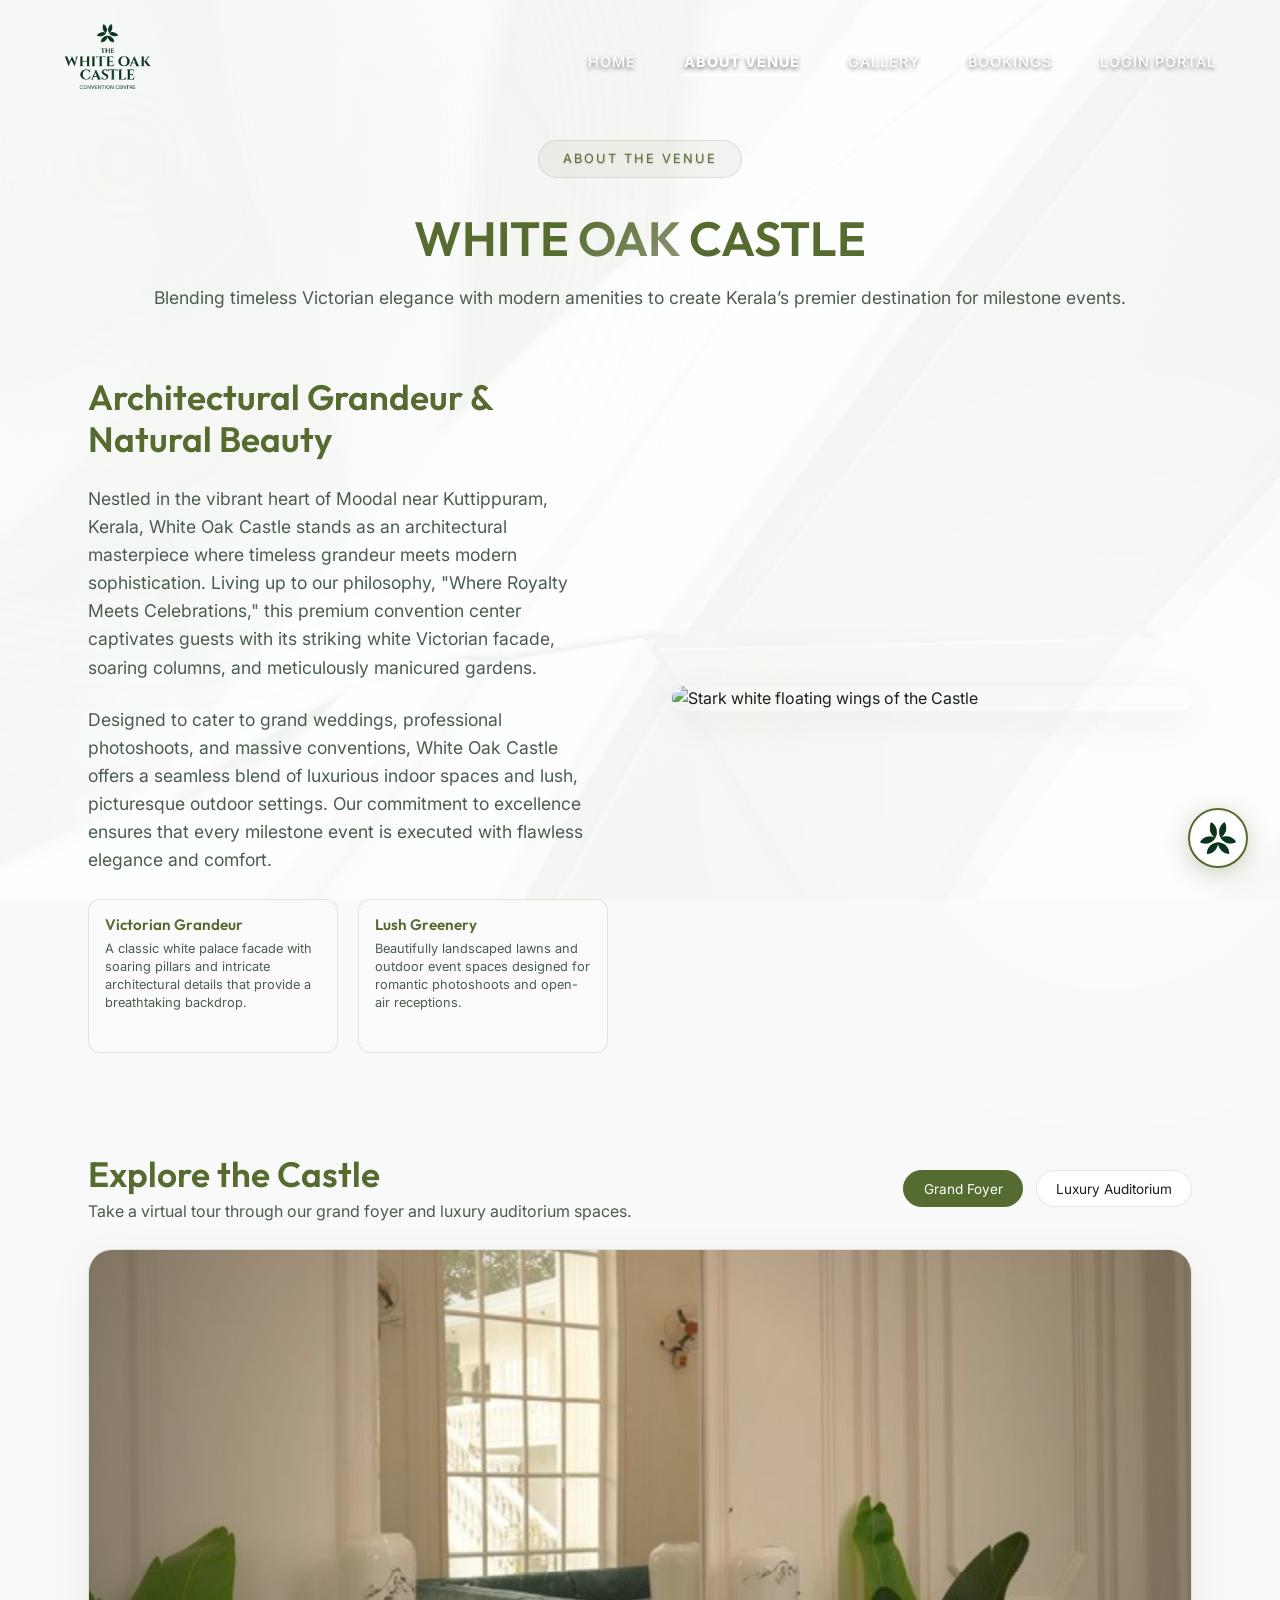
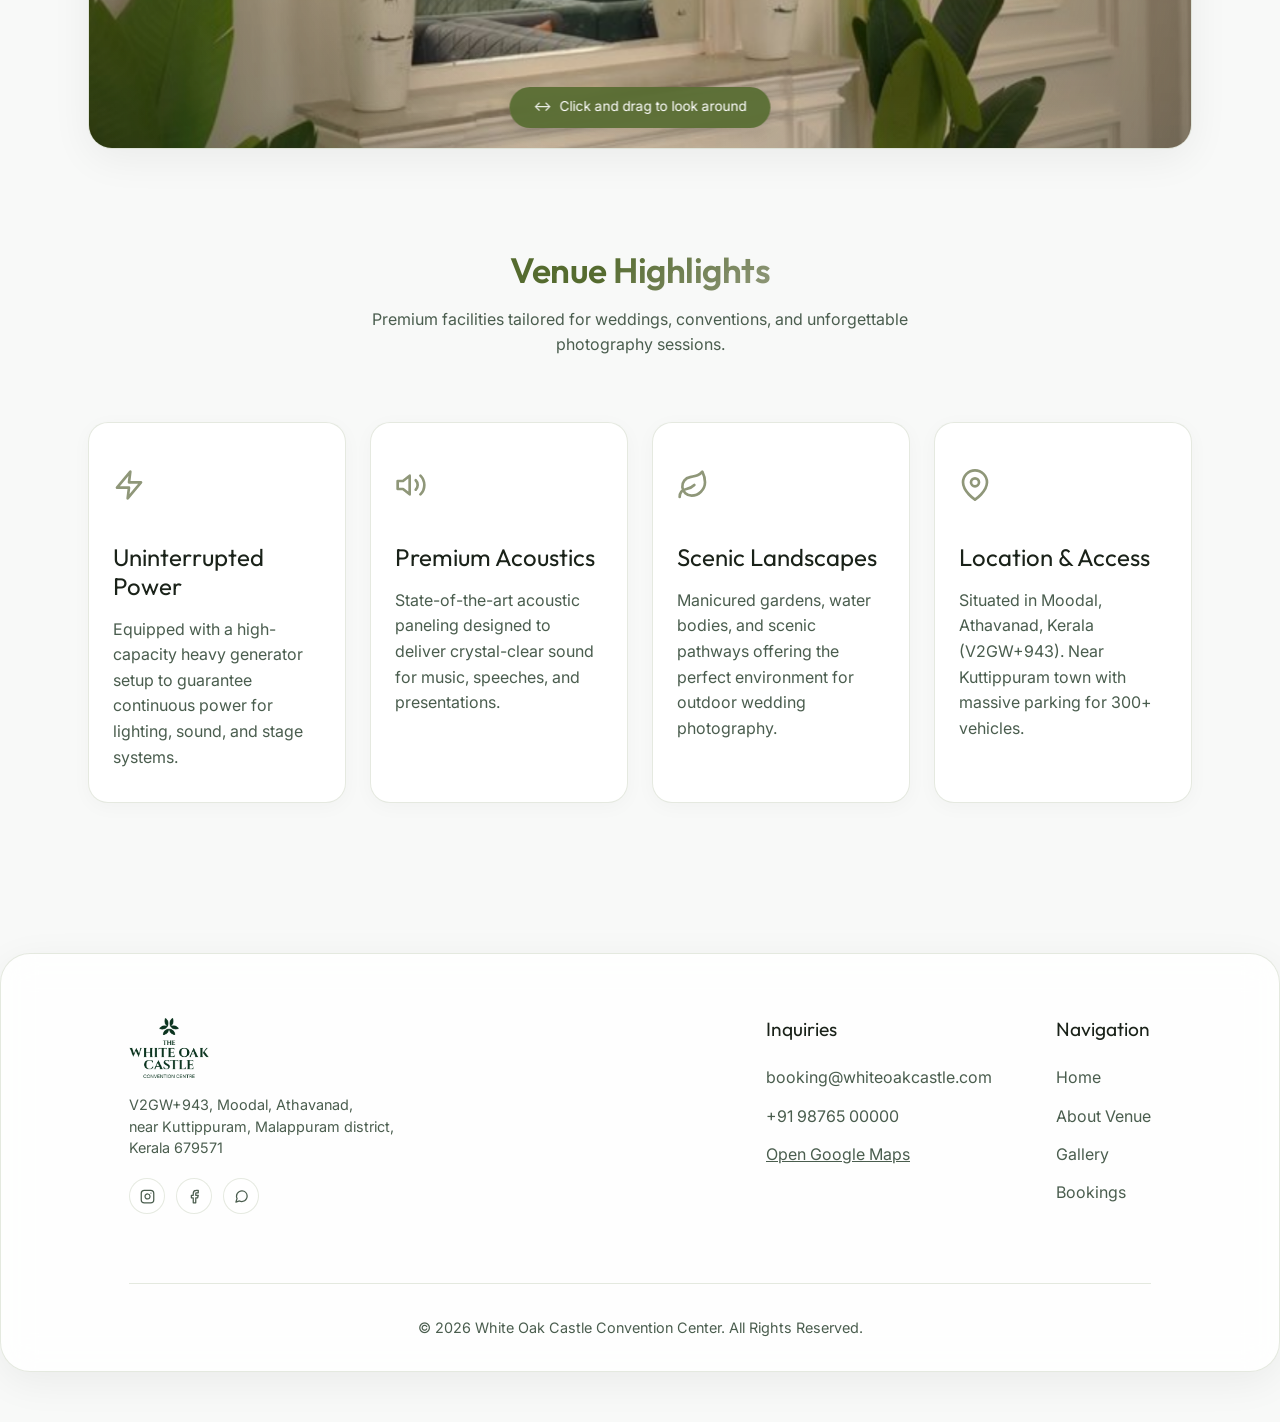
==== about.html @ 25cbc95d "Initial commit: White Oak Castle Convention Center website" ====
<!DOCTYPE html>
<html lang="en">

<head>
    <meta charset="UTF-8">
    <meta name="viewport" content="width=device-width, initial-scale=1.0">
    <title>Architectural Concept | White Oak Castle Convention Center Kerala</title>
    <meta name="description"
        content="Explore the sustainable biophilic architecture, antigravity structural design, and location specifications of White Oak Castle Convention Center in Moodal, Athavanad, Malappuram, Kerala.">

    <link rel="preconnect" href="https://fonts.googleapis.com">
    <link rel="preconnect" href="https://fonts.gstatic.com" crossorigin>
    <link
        href="https://fonts.googleapis.com/css2?family=Inter:wght@300;400;500&family=Outfit:wght@200;400;600;800&display=swap"
        rel="stylesheet">

    <link rel="stylesheet" href="css/style.css?v=2">
</head>

<body class="biophilic-theme">

    <div class="bg-orb orb-1"></div>
    <div class="bg-orb orb-2"></div>

    <header class="header glass-nav scrolled">
        <nav class="navbar">
            <a href="index.html" class="nav-logo">
                <img src="assets/logo/png/Oak ful logo green.png" alt="White Oak Castle" class="logo-img">
            </a>
            <ul class="nav-menu">
                <li class="nav-item"><a href="index.html" class="nav-link">Home</a></li>
                <li class="nav-item"><a href="about.html" class="nav-link active-page">About Venue</a></li>
                <li class="nav-item"><a href="gallery.html" class="nav-link">Gallery</a></li>
                <li class="nav-item"><a href="booking.html" class="nav-link">Bookings</a></li>
                <li class="nav-item"><a href="portal.html" class="nav-link">Login Portal</a></li>
            </ul>
            <div class="hamburger">
                <span class="bar"></span>
                <span class="bar"></span>
                <span class="bar"></span>
            </div>
        </nav>
    </header>

    <main style="padding-top: 140px;">
        <!-- Concept Overview Section -->
        <section class="intro" style="padding-top: 0;">
            <div class="container reveal active">
                <div class="booking-intro-text text-center">
                    <div class="glass-badge"
                        style="color: var(--accent-olive); border-color: var(--glass-badge-border, var(--glass-border)); background: rgba(85, 107, 47, 0.05);">
                        ABOUT THE VENUE</div>
                    <h1>WHITE <span class="gradient-text">OAK </span> CASTLE</h1>
                    <p>Blending timeless Victorian elegance with modern amenities to create Kerala’s premier destination for milestone events.</p>
                </div>

                <div class="intro-grid" style="margin-top: 4rem;">
                    <div class="intro-text">
                        <h2
                            style="font-size: 2.2rem; font-weight: 600; margin-bottom: 1.5rem; color: var(--accent-olive);">
                            Architectural Grandeur & Natural Beauty</h2>
                        <p style="margin-bottom: 1.5rem; line-height: 1.6;">Nestled in the vibrant heart of Moodal near Kuttippuram, Kerala, White Oak Castle stands as an architectural masterpiece where timeless grandeur meets modern sophistication. Living up to our philosophy, "Where Royalty Meets Celebrations," this premium convention center captivates guests with its striking white Victorian facade, soaring columns, and meticulously manicured gardens.</p>
                        <p style="margin-bottom: 1.5rem; line-height: 1.6;">Designed to cater to grand weddings, professional photoshoots, and massive conventions, White Oak Castle offers a seamless blend of luxurious indoor spaces and lush, picturesque outdoor settings. Our commitment to excellence ensures that every milestone event is executed with flawless elegance and comfort.</p>
                        
                        <div class="specs-mini-grid" style="display: grid; grid-template-columns: repeat(auto-fit, minmax(200px, 1fr)); gap: 1.2rem; margin-top: 1.5rem;">
                            <div style="background: rgba(255,255,255,0.3); border: 1px solid var(--glass-border); padding: 1rem; border-radius: 12px; backdrop-filter: blur(8px);">
                                <h4 style="color: var(--accent-olive); font-weight: 600; margin-bottom: 0.4rem; font-size: 0.95rem;">Victorian Grandeur</h4>
                                <p style="font-size: 0.8rem; color: var(--text-secondary); line-height: 1.4;">A classic white palace facade with soaring pillars and intricate architectural details that provide a breathtaking backdrop.</p>
                            </div>
                            <div style="background: rgba(255,255,255,0.3); border: 1px solid var(--glass-border); padding: 1rem; border-radius: 12px; backdrop-filter: blur(8px);">
                                <h4 style="color: var(--accent-olive); font-weight: 600; margin-bottom: 0.4rem; font-size: 0.95rem;">Lush Greenery</h4>
                                <p style="font-size: 0.8rem; color: var(--text-secondary); line-height: 1.4;">Beautifully landscaped lawns and outdoor event spaces designed for romantic photoshoots and open-air receptions.</p>
                            </div>
                        </div>
                    </div>
                    <div class="intro-image image-showcase">
                        <img src="assets/images/1wmremove-transformed.png"
                            alt="Stark white floating wings of the Castle">
                    </div>
                </div>
            </div>
        </section>

        <!-- 3D Panoramic Tour Section -->
        <section class="panorama-section" style="padding-top: 0;">
            <div class="container reveal active">
                <div class="panorama-control-header">
                    <div>
                        <h2 style="font-size: 2.2rem; font-weight: 600; color: var(--accent-olive);">Explore the Castle</h2>
                        <p style="color: var(--text-secondary); margin-top: 0.25rem;">Take a virtual tour through our grand foyer and luxury auditorium spaces.</p>
                    </div>
                    <div class="panorama-tabs">
                        <button class="panorama-tab-btn active" data-image="./images/lobby.jpg">Grand Foyer</button>
                        <button class="panorama-tab-btn" data-image="./images/auditorium.jpg">Luxury Auditorium</button>
                    </div>
                </div>

                <!-- Panoramic Viewer Container -->
                <div class="panorama-container">
                    <div class="panorama-wrapper">
                        <div class="panorama-screen">
                            <img src="assets/images/lobby.jpg" id="panorama-image" class="panorama-image"
                                alt="Panoromic view of the Castle foyer">
                        </div>
                    </div>
                    <div class="panorama-overlay"></div>
                    <div class="panorama-instructions">
                        <span>↔</span> Click and drag to look around
                    </div>
                </div>
            </div>
        </section>

        <!-- Architectural Specifications Section -->
        <section class="services" style="padding-top: 0;">
            <div class="container reveal active">
                <h2 class="section-title text-center" style="font-size: 2.2rem; font-weight: 600;">Venue <span
                        class="gradient-text">Highlights</span></h2>
                <p class="text-center" style="color: var(--text-secondary); max-width: 600px; margin: 0 auto 3rem;">
                    Premium facilities tailored for weddings, conventions, and unforgettable photography sessions.</p>

                <div class="highlights-grid">
                    <div class="glass-card">
                        <div class="card-icon"><svg xmlns="http://www.w3.org/2000/svg" width="32" height="32" viewBox="0 0 24 24" fill="none" stroke="currentColor" stroke-width="2" stroke-linecap="round" stroke-linejoin="round"><path d="M13 2L3 14h9l-1 8 10-12h-9l1-8z"></path></svg></div>
                        <h3>Uninterrupted Power</h3>
                        <p>Equipped with a high-capacity heavy generator setup to guarantee continuous power for lighting, sound, and stage systems.</p>
                    </div>
                    <div class="glass-card">
                        <div class="card-icon"><svg xmlns="http://www.w3.org/2000/svg" width="32" height="32" viewBox="0 0 24 24" fill="none" stroke="currentColor" stroke-width="2" stroke-linecap="round" stroke-linejoin="round"><polygon points="11 5 6 9 2 9 2 15 6 15 11 19 11 5"></polygon><path d="M15.54 8.46a5 5 0 0 1 0 7.07"></path><path d="M19.07 4.93a10 10 0 0 1 0 14.14"></path></svg></div>
                        <h3>Premium Acoustics</h3>
                        <p>State-of-the-art acoustic paneling designed to deliver crystal-clear sound for music, speeches, and presentations.</p>
                    </div>
                    <div class="glass-card">
                        <div class="card-icon"><svg xmlns="http://www.w3.org/2000/svg" width="32" height="32" viewBox="0 0 24 24" fill="none" stroke="currentColor" stroke-width="2" stroke-linecap="round" stroke-linejoin="round"><path d="M11 20A7 7 0 0 1 9.8 6.1C15.5 5 17 4.48 19 2c1 2 2 4.18 2 8 0 5.5-4.78 10-10 10Z"></path><path d="M2 21c0-3 1.85-5.36 5.08-6C9.5 14.52 12 13 13 12"></path></svg></div>
                        <h3>Scenic Landscapes</h3>
                        <p>Manicured gardens, water bodies, and scenic pathways offering the perfect environment for outdoor wedding photography.</p>
                    </div>
                    <div class="glass-card">
                        <div class="card-icon"><svg xmlns="http://www.w3.org/2000/svg" width="32" height="32" viewBox="0 0 24 24" fill="none" stroke="currentColor" stroke-width="2" stroke-linecap="round" stroke-linejoin="round"><path d="M21 10c0 7-9 13-9 13s-9-6-9-13a9 9 0 0 1 18 0z"></path><circle cx="12" cy="10" r="3"></circle></svg></div>
                        <h3>Location & Access</h3>
                        <p>Situated in Moodal, Athavanad, Kerala (V2GW+943). Near Kuttippuram town with massive parking for 300+ vehicles.</p>
                    </div>

                </div>
            </div>
        </section>
    </main>

    <footer class="footer" style="padding-top: 50px;">
        <div class="glass-panel footer-panel">
            <div class="footer-content">
                <div class="footer-brand">
                    <img src="assets/logo/png/Oak ful logo green.png" alt="White Oak Castle" class="footer-logo">
                    <p style="font-size: 0.9rem; color: var(--text-secondary); line-height: 1.5;">V2GW+943, Moodal, Athavanad,<br>near Kuttippuram, Malappuram district,<br>Kerala 679571</p>
                    <div class="footer-social">
                        <a href="https://www.instagram.com/whiteoakcastle" target="_blank" class="social-link" title="Instagram" aria-label="Instagram">
                            <svg xmlns="http://www.w3.org/2000/svg" viewBox="0 0 24 24" fill="none" stroke="currentColor" stroke-width="2" stroke-linecap="round" stroke-linejoin="round"><rect x="2" y="2" width="20" height="20" rx="5" ry="5"/><path d="M16 11.37A4 4 0 1 1 12.63 8 4 4 0 0 1 16 11.37z"/><line x1="17.5" y1="6.5" x2="17.51" y2="6.5"/></svg>
                        </a>
                        <a href="https://www.facebook.com/whiteoakcastle" target="_blank" class="social-link" title="Facebook" aria-label="Facebook">
                            <svg xmlns="http://www.w3.org/2000/svg" viewBox="0 0 24 24" fill="none" stroke="currentColor" stroke-width="2" stroke-linecap="round" stroke-linejoin="round"><path d="M18 2h-3a5 5 0 0 0-5 5v3H7v4h3v8h4v-8h3l1-4h-4V7a1 1 0 0 1 1-1h3z"/></svg>
                        </a>
                        <a href="https://wa.me/919876500000" target="_blank" class="social-link" title="WhatsApp" aria-label="WhatsApp">
                            <svg xmlns="http://www.w3.org/2000/svg" viewBox="0 0 24 24" fill="none" stroke="currentColor" stroke-width="2" stroke-linecap="round" stroke-linejoin="round"><path d="M21 11.5a8.38 8.38 0 0 1-.9 3.8 8.5 8.5 0 0 1-7.6 4.7 8.38 8.38 0 0 1-3.8-.9L3 21l1.9-5.7a8.38 8.38 0 0 1-.9-3.8 8.5 8.5 0 0 1 4.7-7.6 8.38 8.38 0 0 1 3.8-.9h.5a8.48 8.48 0 0 1 8 8v.5z"/></svg>
                        </a>
                    </div>
                </div>
                <div class="footer-links">
                    <div class="f-col">
                        <h4>Inquiries</h4>
                        <a href="mailto:booking@whiteoakcastle.com">booking@whiteoakcastle.com</a>
                        <a href="tel:+919876500000">+91 98765 00000</a>
                        <a href="https://maps.google.com/?q=V2GW%2B943,+Moodal,+Athavanad,+Kerala+679571"
                            target="_blank" style="text-decoration: underline;">Open Google Maps</a>
                    </div>
                    <div class="f-col">
                        <h4>Navigation</h4>
                        <a href="index.html">Home</a>
                        <a href="about.html">About Venue</a>
                        <a href="gallery.html">Gallery</a>
                        <a href="booking.html">Bookings</a>
                    </div>
                </div>
            </div>
            <div class="footer-bottom">
                <p>&copy; 2026 White Oak Castle Convention Center. All Rights Reserved.</p>
            </div>
        </div>
    </footer>

    <!-- Contact Speed-Dial FAB -->
    <div class="contact-fab" id="contact-fab" role="navigation" aria-label="Contact options">
        <div class="fab-actions">
            <a href="https://wa.me/919876500000?text=Hi%2C%20I%27d%20like%20to%20enquire%20about%20booking%20White%20Oak%20Castle."
               target="_blank" class="fab-action fab-whatsapp" data-label="WhatsApp" aria-label="Chat on WhatsApp">
                <svg xmlns="http://www.w3.org/2000/svg" viewBox="0 0 24 24" fill="currentColor">
                    <path d="M17.472 14.382c-.297-.149-1.758-.867-2.03-.967-.273-.099-.471-.148-.67.15-.197.297-.767.966-.94 1.164-.173.199-.347.223-.644.075-.297-.15-1.255-.463-2.39-1.475-.883-.788-1.48-1.761-1.653-2.059-.173-.297-.018-.458.13-.606.134-.133.298-.347.446-.52.149-.174.198-.298.298-.497.099-.198.05-.371-.025-.52-.075-.149-.669-1.612-.916-2.207-.242-.579-.487-.5-.669-.51-.173-.008-.371-.01-.57-.01-.198 0-.52.074-.792.372-.272.297-1.04 1.016-1.04 2.479 0 1.462 1.065 2.875 1.213 3.074.149.198 2.096 3.2 5.077 4.487.709.306 1.262.489 1.694.625.712.227 1.36.195 1.871.118.571-.085 1.758-.719 2.006-1.413.248-.694.248-1.289.173-1.413-.074-.124-.272-.198-.57-.347m-5.421 7.403h-.004a9.87 9.87 0 01-5.031-1.378l-.361-.214-3.741.982.998-3.648-.235-.374a9.86 9.86 0 01-1.51-5.26c.001-5.45 4.436-9.884 9.888-9.884 2.64 0 5.122 1.03 6.988 2.898a9.825 9.825 0 012.893 6.994c-.003 5.45-4.437 9.884-9.885 9.884m8.413-18.297A11.815 11.815 0 0012.05 0C5.495 0 .16 5.335.157 11.892c0 2.096.547 4.142 1.588 5.945L.057 24l6.305-1.654a11.882 11.882 0 005.683 1.448h.005c6.554 0 11.89-5.335 11.893-11.893a11.821 11.821 0 00-3.48-8.413z"/>
                </svg>
            </a>
            <a href="https://www.instagram.com/whiteoakcastle"
               target="_blank" class="fab-action fab-instagram" data-label="Instagram" aria-label="Instagram">
                <svg xmlns="http://www.w3.org/2000/svg" viewBox="0 0 24 24" fill="none" stroke="currentColor" stroke-width="2" stroke-linecap="round" stroke-linejoin="round">
                    <rect x="2" y="2" width="20" height="20" rx="5" ry="5"/>
                    <path d="M16 11.37A4 4 0 1 1 12.63 8 4 4 0 0 1 16 11.37z"/>
                    <line x1="17.5" y1="6.5" x2="17.51" y2="6.5"/>
                </svg>
            </a>
            <a href="https://maps.google.com/?q=V2GW%2B943,+Moodal,+Athavanad,+Kerala+679571"
               target="_blank" class="fab-action fab-gmaps" data-label="Google Maps" aria-label="View on Google Maps">
                <svg xmlns="http://www.w3.org/2000/svg" viewBox="0 0 24 24" fill="none" stroke="currentColor" stroke-width="2" stroke-linecap="round" stroke-linejoin="round">
                    <path d="M21 10c0 7-9 13-9 13s-9-6-9-13a9 9 0 0 1 18 0z"/>
                    <circle cx="12" cy="10" r="3"/>
                </svg>
            </a>
        </div>
        <div class="fab-main" tabindex="0" role="button" aria-label="Open contact options">
            <img src="assets/logo/png/Oak logo green.png" alt="White Oak Castle" class="fab-logo">
        </div>
    </div>

    <div class="pulse-loader-overlay" id="pulse-loader-overlay">
        <div class="pulse-loader-content">
            <div class="pulse-loader-logo-container">
                <img src="assets/logo/png/Oak logo green.png" alt="White Oak Castle Logo" class="pulse-loader-logo">
            </div>
            <div class="pulse-loader-dots">
                <div class="pulse-dot"></div>
                <div class="pulse-dot"></div>
                <div class="pulse-dot"></div>
                <div class="pulse-dot"></div>
                <div class="pulse-dot"></div>
            </div>
            <div class="pulse-loader-text" id="pulse-loader-text">Loading White Oak Castle...</div>
        </div>
    </div>

    <script src="js/script.js"></script>
</body>
</html>
---- css/style.css ----
:root {
    --bg-light: #ffffff;
    --bg-offwhite: #f8f9f8;

    --text-primary: #1a2219;
    --text-secondary: #4a5d4e;

    --accent-olive: #556b2f;
    --accent-sage: #8f9779;
    --accent-gold: #c5a059;
    --accent-white: #ffffff;
    /* For a touch of golden hour */

    --glass-bg: rgba(255, 255, 255, 0.85);
    --glass-border: rgba(85, 107, 47, 0.15);
    --glass-shadow: 0 10px 40px 0 rgba(0, 0, 0, 0.06);

    --font-heading: 'Outfit', sans-serif;
    --font-body: 'Inter', sans-serif;

    --transition-smooth: all 0.4s cubic-bezier(0.25, 0.46, 0.45, 0.94);
}

* {
    margin: 0;
    padding: 0;
    box-sizing: border-box;
    scroll-behavior: smooth;
}

html {
    max-width: 100vw;
    overflow-x: hidden;
}

body.biophilic-theme {
    background-color: var(--bg-offwhite);
    background-image: url("../assets/images/texture.png");
    /* The subtle material texture */
    background-blend-mode: overlay;
    background-size: cover;
    background-attachment: fixed;
    color: var(--text-primary);
    font-family: var(--font-body);
    line-height: 1.6;
    overflow-x: hidden;
    max-width: 100vw;
    position: relative;
}

.container {
    width: 100%;
    max-width: 1400px;
    margin: 0 auto;
    padding: 0 1.5rem;
    box-sizing: border-box;
}

/* Background Ambient Orbs for Light depth */
.bg-orb {
    position: fixed;
    border-radius: 50%;
    filter: blur(140px);
    z-index: -1;
    opacity: 0.5;
    animation: float 20s infinite alternate ease-in-out;
}

.orb-1 {
    width: 500px;
    height: 500px;
    background: #e8efe6;
    /* very light green */
    top: -10%;
    left: -10%;
}

.orb-2 {
    width: 600px;
    height: 600px;
    background: #ffffff;
    bottom: -20%;
    right: -10%;
    animation-delay: -5s;
}

@keyframes float {
    0% {
        transform: translate(0, 0) scale(1);
    }

    100% {
        transform: translate(50px, 100px) scale(1.05);
    }
}

/* Typography Utilities */
h1,
h2,
h3,
h4 {
    font-family: var(--font-heading);
    font-weight: 400;
    /* Cleaner lines */
    line-height: 1.2;
    color: var(--accent-olive);
}

.gradient-text {
    background: linear-gradient(135deg, var(--accent-olive), var(--accent-sage));
    -webkit-background-clip: text;
    -webkit-text-fill-color: transparent;
    background-clip: text;
}

.section-title {
    font-size: 3rem;
    margin-bottom: 1rem;
    font-weight: 600;
    letter-spacing: -0.5px;
}

.text-center {
    text-align: center;
}

/* Navigation */
.glass-nav {
    position: fixed;
    top: 0;
    left: 0;
    width: 100%;
    z-index: 1000;
    padding: 1.5rem 0;
    transition: var(--transition-smooth);
}

.glass-nav.scrolled {
    padding: 1rem 0;
    background: #ffffff !important;
    backdrop-filter: blur(20px);
    -webkit-backdrop-filter: blur(20px);
    border-bottom: 1px solid var(--glass-border);
    box-shadow: 0 4px 20px rgba(0, 0, 0, 0.05);
}

.navbar {
    display: flex;
    justify-content: space-between;
    align-items: center;
    max-width: 1400px;
    margin: 0 auto;
    padding: 0 5%;
}

.nav-logo {
    font-family: var(--font-heading);
    font-weight: 600;
    font-size: 1.5rem;
    color: var(--text-primary);
    text-decoration: none;
    letter-spacing: 2px;
}

.nav-logo span {
    color: var(--accent-olive);
    font-weight: 800;
}

.nav-menu {
    display: flex;
    list-style: none;
    gap: 3rem;
}

.nav-link {
    color: var(--text-primary);
    text-decoration: none;
    font-size: 0.9rem;
    text-transform: uppercase;
    letter-spacing: 1px;
    position: relative;
    transition: var(--transition-smooth);
    font-weight: 500;
}

.nav-link:hover {
    color: var(--accent-sage);
}

.glass-nav:not(.scrolled) .nav-link {
    color: #fff;
    /* White text when on top of hero image */
    text-shadow: 0 2px 4px rgba(0, 0, 0, 0.5);
}

.glass-nav:not(.scrolled) .nav-logo {
    color: #fff;
    text-shadow: 0 2px 4px rgba(0, 0, 0, 0.5);
}

.glass-nav:not(.scrolled) .nav-logo span {
    color: #fff;
}


/* Mobile Nav */
.hamburger {
    display: none;
    cursor: pointer;
    flex-direction: column;
    justify-content: center;
    gap: 5px;
}

.bar {
    display: block;
    width: 25px;
    height: 2.5px;
    border-radius: 4px;
    background-color: var(--text-primary);
    transition: all 0.35s cubic-bezier(0.4, 0, 0.2, 1);
    transform-origin: center;
}

.glass-nav:not(.scrolled) .bar {
    background-color: #fff;
}

/* Hamburger → ✕ Animation */
.hamburger.active .bar:nth-child(1) {
    transform: translateY(7.5px) rotate(45deg);
}
.hamburger.active .bar:nth-child(2) {
    opacity: 0;
    transform: scaleX(0);
}
.hamburger.active .bar:nth-child(3) {
    transform: translateY(-7.5px) rotate(-45deg);
}


/* Hero Section */
.hero {
    position: relative;
    height: 100vh;
    display: flex;
    align-items: center;
    justify-content: center;
    overflow: hidden;
}

.hero-bg {
    position: absolute;
    top: 0;
    left: 0;
    width: 100%;
    height: 100%;
    z-index: 1;
}

.hero-bg img {
    width: 100%;
    height: 100%;
    object-fit: cover;
    transform: scale(1.05);
    /* Slight zoom */
}

.hero-overlay {
    position: absolute;
    top: 0;
    left: 0;
    width: 100%;
    height: 100%;
    background: linear-gradient(to bottom, rgba(0, 0, 0, 0.3) 0%, rgba(255, 255, 255, 0.1) 100%);
}

.hero-content {
    position: relative;
    z-index: 2;
    text-align: center;
    max-width: 1000px;
    padding: 0 5%;
    margin-top: 5vh;
}

.glass-badge {
    display: inline-block;
    padding: 0.5rem 1.5rem;
    background: rgba(255, 255, 255, 0.2);
    border: 1px solid rgba(255, 255, 255, 0.4);
    backdrop-filter: blur(10px);
    border-radius: 50px;
    font-size: 0.8rem;
    text-transform: uppercase;
    letter-spacing: 2px;
    margin-bottom: 2rem;
    color: #fff;
    text-shadow: 0 1px 2px rgba(0, 0, 0, 0.2);
}

.hero-title {
    font-size: 6vw;
    font-weight: 600;
    color: #fff;
    line-height: 1;
    margin-bottom: 1.5rem;
    text-transform: uppercase;
    letter-spacing: 2px;
    text-shadow: 0 4px 12px rgba(0, 0, 0, 0.2);
}

.hero-title .gradient-text {
    background: linear-gradient(135deg, var(--accent-gold) 0%, #ffffff 100%);
    -webkit-background-clip: text;
    -webkit-text-fill-color: transparent;
    background-clip: text;
    font-weight: 800;
    filter: drop-shadow(0 4px 8px rgba(0, 0, 0, 0.5));
}

.hero-tagline {
    font-size: 1.25rem;
    color: #fff;
    max-width: 700px;
    margin: 0 auto 3rem;
    font-weight: 400;
    text-shadow: 0 2px 4px rgba(0, 0, 0, 0.3);
}

.hero-actions {
    display: flex;
    gap: 1.5rem;
    justify-content: center;
}

/* Hero Scroll Indicator */
.scroll-indicator {
    position: absolute;
    bottom: 2.5rem;
    left: 50%;
    transform: translateX(-50%);
    z-index: 3;
    display: flex;
    flex-direction: column;
    align-items: center;
    gap: 0.5rem;
    color: rgba(255, 255, 255, 0.8);
    font-family: var(--font-body);
    font-size: 0.7rem;
    letter-spacing: 2px;
    text-transform: uppercase;
    animation: indicatorFadeIn 1.5s ease 1.2s both;
    cursor: pointer;
    text-decoration: none;
}

.scroll-indicator-mouse {
    width: 24px;
    height: 38px;
    border: 2px solid rgba(255, 255, 255, 0.65);
    border-radius: 12px;
    display: flex;
    align-items: flex-start;
    justify-content: center;
    padding-top: 5px;
}

.scroll-indicator-wheel {
    width: 3px;
    height: 8px;
    border-radius: 3px;
    background: rgba(255, 255, 255, 0.9);
    animation: scrollWheel 1.8s ease-in-out infinite;
}

@keyframes scrollWheel {
    0%   { opacity: 1; transform: translateY(0); }
    80%  { opacity: 0; transform: translateY(10px); }
    100% { opacity: 0; transform: translateY(10px); }
}

@keyframes indicatorFadeIn {
    from { opacity: 0; transform: translateX(-50%) translateY(10px); }
    to   { opacity: 1; transform: translateX(-50%) translateY(0); }
}

/* Buttons */
.btn {
    padding: 1rem 2.5rem;
    border-radius: 50px;
    text-decoration: none;
    font-family: var(--font-body);
    font-weight: 500;
    font-size: 1rem;
    transition: var(--transition-smooth);
    cursor: pointer;
    border: none;
}

.btn-solid {
    background: var(--accent-olive);
    color: white;
    box-shadow: 0 4px 15px rgba(85, 107, 47, 0.3);
}

.btn-solid:hover {
    background: var(--text-primary);
    transform: translateY(-2px);
    box-shadow: 0 6px 20px rgba(0, 0, 0, 0.2);
}

.btn-outline {
    background: rgba(255, 255, 255, 0.1);
    backdrop-filter: blur(10px);
    border: 1px solid rgba(255, 255, 255, 0.6);
    color: #fff;
}

.btn-outline:hover {
    background: #fff;
    color: var(--accent-olive);
    transform: translateY(-2px);
}

/* Sections */
section {
    padding: 100px 5%;
}

.container {
    max-width: 1400px;
    margin: 0 auto;
}

/* Image blocks */
.image-showcase {
    width: 100%;
    border-radius: 20px;
    overflow: hidden;
    margin-bottom: 2rem;
    box-shadow: var(--glass-shadow);
}

.image-showcase img {
    width: 100%;
    height: auto;
    display: block;
    transition: transform 0.6s ease;
}

.image-showcase:hover img {
    transform: scale(1.02);
}

/* Glass Panels */
.glass-panel {
    background: var(--glass-bg);
    backdrop-filter: blur(16px);
    -webkit-backdrop-filter: blur(16px);
    border: 1px solid var(--glass-border);
    border-radius: 30px;
    padding: 5rem 10%;
    box-shadow: var(--glass-shadow);
}

/* Intro Section */
.intro-grid {
    display: grid;
    grid-template-columns: 1fr 1fr;
    gap: 4rem;
    align-items: center;
}

.intro-text p {
    color: var(--text-secondary);
    font-size: 1.1rem;
    margin-bottom: 1.5rem;
}

.intro-stats {
    display: flex;
    gap: 1.5rem;
    margin-top: 2.5rem;
    flex-wrap: wrap;
}

.stat-item {
    background: linear-gradient(135deg, #ffffff 0%, rgba(248, 249, 248, 0.8) 100%);
    border: 1px solid var(--glass-border);
    padding: 2rem 1.5rem;
    border-radius: 20px;
    text-align: center;
    flex: 1;
    min-width: 130px;
    box-shadow: 0 4px 20px rgba(0, 0, 0, 0.04);
    transition: var(--transition-smooth);
    position: relative;
    overflow: hidden;
}

.stat-item::before {
    content: '';
    position: absolute;
    top: 0; left: 0; right: 0;
    height: 3px;
    background: linear-gradient(90deg, var(--accent-olive), var(--accent-sage));
    border-radius: 20px 20px 0 0;
}

.stat-item:hover {
    transform: translateY(-4px);
    box-shadow: 0 12px 30px rgba(85, 107, 47, 0.12);
}

.stat-item h3 {
    font-size: 2.6rem;
    font-weight: 700;
    color: var(--accent-olive);
    margin-bottom: 0.3rem;
    line-height: 1;
}

.stat-item p {
    color: var(--text-secondary);
    text-transform: uppercase;
    font-size: 0.78rem;
    letter-spacing: 1.5px;
    font-weight: 500;
}

/* Services Grid */
.services-grid {
    display: grid;
    grid-template-columns: repeat(auto-fit, minmax(300px, 1fr));
    gap: 2rem;
    margin-top: 4rem;
}

/* Highlights Grid (4 in a row) */
.highlights-grid {
    display: grid;
    grid-template-columns: repeat(4, 1fr);
    gap: 1.5rem;
    margin-top: 4rem;
}

.highlights-grid .glass-card {
    padding: 2rem 1.5rem;
    border-radius: 20px;
}

@media (max-width: 1100px) {
    .highlights-grid {
        grid-template-columns: repeat(2, 1fr);
        gap: 1.25rem;
    }
}

@media (max-width: 600px) {
    .highlights-grid {
        grid-template-columns: 1fr;
    }
}

.glass-card {
    background: #ffffff;
    border: 1px solid var(--glass-border);
    border-radius: 24px;
    padding: 3rem 2rem;
    transition: var(--transition-smooth);
    position: relative;
    overflow: hidden;
    box-shadow: 0 4px 20px rgba(0, 0, 0, 0.03);
}

.glass-card:hover {
    transform: translateY(-5px);
    border-color: var(--accent-sage);
    box-shadow: 0 10px 30px rgba(85, 107, 47, 0.1);
}

.card-icon {
    font-size: 2.5rem;
    color: var(--accent-sage);
    margin-bottom: 1.5rem;
}

.glass-card h3 {
    font-size: 1.5rem;
    margin-bottom: 1rem;
    color: var(--text-primary);
}

.glass-card p {
    color: var(--text-secondary);
    font-size: 1rem;
}

/* Feature Section */
.feature-section {
    display: grid;
    grid-template-columns: 1fr 1fr;
    gap: 4rem;
    align-items: center;
    margin-top: 4rem;
}

.feature-section:nth-child(even) {
    direction: rtl;
}

.feature-section:nth-child(even) .feature-content {
    direction: ltr;
}

.feature-content h3 {
    font-size: 2rem;
    margin-bottom: 1rem;
}


/* ==========================================
   TESTIMONIALS SECTION
   ========================================== */
.testimonials-section {
    padding-top: 0;
}

.testimonials-grid {
    display: grid;
    grid-template-columns: repeat(auto-fit, minmax(290px, 1fr));
    gap: 2rem;
    margin-top: 3rem;
}

.testimonial-card {
    background: #ffffff;
    border: 1px solid var(--glass-border);
    border-radius: 24px;
    padding: 2.5rem 2rem;
    box-shadow: 0 4px 20px rgba(0, 0, 0, 0.03);
    transition: var(--transition-smooth);
    display: flex;
    flex-direction: column;
    gap: 1.2rem;
}

.testimonial-card:hover {
    transform: translateY(-5px);
    box-shadow: 0 16px 38px rgba(85, 107, 47, 0.11);
    border-color: var(--accent-sage);
}

.testimonial-stars {
    display: flex;
    gap: 3px;
}

.testimonial-stars span {
    color: var(--accent-gold);
    font-size: 1rem;
}

.testimonial-quote {
    font-size: 1rem;
    color: var(--text-secondary);
    line-height: 1.75;
    font-style: italic;
    flex-grow: 1;
    position: relative;
    padding-left: 1rem;
}

.testimonial-quote::before {
    content: '\201C';
    position: absolute;
    left: -4px;
    top: -12px;
    font-size: 4rem;
    font-family: var(--font-heading);
    color: var(--accent-olive);
    opacity: 0.15;
    line-height: 1;
}

.testimonial-author {
    display: flex;
    align-items: center;
    gap: 1rem;
    border-top: 1px solid var(--glass-border);
    padding-top: 1.2rem;
}

.testimonial-avatar {
    width: 46px;
    height: 46px;
    border-radius: 50%;
    background: linear-gradient(135deg, var(--accent-olive), var(--accent-sage));
    display: flex;
    align-items: center;
    justify-content: center;
    color: #fff;
    font-family: var(--font-heading);
    font-weight: 600;
    font-size: 1.1rem;
    flex-shrink: 0;
}

.testimonial-name {
    font-weight: 600;
    color: var(--text-primary);
    font-size: 0.95rem;
    font-family: var(--font-heading);
}

.testimonial-event {
    font-size: 0.78rem;
    color: var(--accent-olive);
    text-transform: uppercase;
    letter-spacing: 0.5px;
    margin-top: 2px;
    opacity: 0.85;
}

/* ==========================================
   CONTACT SPEED-DIAL FAB
   ========================================== */
.contact-fab {
    position: fixed;
    bottom: 2rem;
    right: 2rem;
    z-index: 900;
    display: flex;
    flex-direction: column;
    align-items: center;
    gap: 0;
}

/* Main logo trigger button */
.fab-main {
    width: 60px;
    height: 60px;
    border-radius: 50%;
    background: #ffffff;
    border: 2.5px solid var(--accent-olive);
    box-shadow: 0 6px 24px rgba(85, 107, 47, 0.3);
    display: flex;
    align-items: center;
    justify-content: center;
    cursor: pointer;
    transition: all 0.35s cubic-bezier(0.34, 1.56, 0.64, 1);
    animation: fabEntrance 0.7s cubic-bezier(0.34, 1.56, 0.64, 1) 2s both;
    position: relative;
    z-index: 2;
}

.fab-main:hover,
.contact-fab:hover .fab-main {
    transform: scale(1.1) rotate(10deg);
    box-shadow: 0 10px 32px rgba(85, 107, 47, 0.45);
    border-color: var(--accent-sage);
}

.fab-logo {
    width: 36px;
    height: 36px;
    object-fit: contain;
}

/* Actions container — sits above the main button */
.fab-actions {
    position: absolute;
    bottom: 60px; /* Reduced to eliminate gap */
    right: 0;
    display: flex;
    flex-direction: column;
    align-items: flex-end;
    gap: 12px;
    padding-bottom: 20px; /* Invisible bridge to maintain hover */
    pointer-events: none;
}

/* Individual action buttons (expanding pills) */
.fab-action {
    height: 48px;
    max-width: 48px; /* Starts as a circle */
    border-radius: 50px;
    display: flex;
    flex-direction: row-reverse; /* SVG on the right, text to the left */
    align-items: center;
    justify-content: flex-start; /* Aligns to right visually due to row-reverse */
    background: var(--accent-olive);
    color: #ffffff;
    text-decoration: none;
    box-shadow: 0 4px 18px rgba(0, 0, 0, 0.15);
    opacity: 0;
    transform: translateY(20px) scale(0.6);
    transition: opacity 0.28s ease, 
                transform 0.35s cubic-bezier(0.34, 1.56, 0.64, 1),
                max-width 0.35s cubic-bezier(0.34, 1.56, 0.64, 1),
                background 0.3s ease;
    pointer-events: none;
    position: relative;
    overflow: hidden;
    padding: 0 13px; /* 13px padding + 22px icon + 13px padding = 48px total width */
    box-sizing: border-box;
}

.fab-action svg {
    width: 22px;
    height: 22px;
    flex-shrink: 0;
}

/* Tooltip label inside the expanding pill */
.fab-action::after {
    content: attr(data-label);
    white-space: nowrap;
    opacity: 0;
    margin-right: 12px; /* Space between text and icon */
    font-family: var(--font-body);
    font-size: 0.9rem;
    font-weight: 600;
    transition: opacity 0.2s ease;
}

/* Hovering the individual action expands it */
.fab-action:hover {
    max-width: 230px; /* Expand to pill shape */
    background: var(--accent-sage);
}

.fab-action:hover::after {
    opacity: 1;
    transition-delay: 0.15s;
}

/* Show actions on hover of entire FAB component */
.contact-fab:hover .fab-actions {
    pointer-events: all;
}

.contact-fab:hover .fab-action {
    opacity: 1;
    transform: translateY(0) scale(1);
    pointer-events: all;
}

/* Staggered entrance per icon (bottom to top: WA → Insta → Maps) */
.contact-fab:hover .fab-whatsapp  { transition-delay: 0ms; }
.contact-fab:hover .fab-instagram { transition-delay: 55ms; }
.contact-fab:hover .fab-gmaps     { transition-delay: 110ms; }

/* Touch / open class for JS fallback */
.contact-fab.open .fab-actions { pointer-events: all; }
.contact-fab.open .fab-action {
    opacity: 1;
    transform: translateY(0) scale(1);
    pointer-events: all;
}
.contact-fab.open .fab-whatsapp  { transition-delay: 0ms; }
.contact-fab.open .fab-instagram { transition-delay: 55ms; }
.contact-fab.open .fab-gmaps     { transition-delay: 110ms; }

@keyframes fabEntrance {
    from { opacity: 0; transform: scale(0.3) translateY(20px); }
    to   { opacity: 1; transform: scale(1) translateY(0); }
}


/* ==========================================
   SOCIAL LINKS IN FOOTER
   ========================================== */
.footer-social {
    display: flex;
    gap: 0.7rem;
    margin-top: 1.2rem;
}

.social-link {
    display: flex;
    align-items: center;
    justify-content: center;
    width: 36px;
    height: 36px;
    border-radius: 50%;
    border: 1px solid var(--glass-border);
    background: #ffffff;
    color: var(--text-secondary);
    transition: var(--transition-smooth);
    text-decoration: none;
}

.social-link:hover {
    background: var(--accent-olive);
    border-color: var(--accent-olive);
    color: #ffffff;
    transform: translateY(-2px);
    box-shadow: 0 6px 16px rgba(85, 107, 47, 0.25);
}

.social-link svg {
    width: 15px;
    height: 15px;
}

.footer-logo {
    height: 50px;
    width: auto;
    margin-bottom: 1rem;
    display: block;
}

/* ==========================================
   GALLERY FILTER COUNT BADGES
   ========================================== */
.filter-count {
    display: inline-flex;
    align-items: center;
    justify-content: center;
    background: rgba(85, 107, 47, 0.12);
    color: var(--accent-olive);
    border-radius: 50px;
    font-size: 0.68rem;
    font-weight: 700;
    min-width: 20px;
    height: 20px;
    padding: 0 5px;
    margin-left: 6px;
    transition: var(--transition-smooth);
    vertical-align: middle;
    line-height: 1;
}

.filter-btn.active .filter-count {
    background: rgba(255, 255, 255, 0.25);
    color: #ffffff;
}

/* ==========================================
   FOOTER ELEMENT
   ========================================== */
.footer {
    padding-bottom: 50px;
}


.footer-panel {
    padding: 4rem 10% 2rem;
}

.footer-content {
    display: flex;
    justify-content: space-between;
    flex-wrap: wrap;
    gap: 2rem;
    margin-bottom: 4rem;
}

.footer-brand h2 {
    font-size: 2rem;
    letter-spacing: 2px;
    margin-bottom: 0.5rem;
}

.footer-brand p {
    color: var(--text-secondary);
    max-width: 300px;
}

.footer-links {
    display: flex;
    gap: 4rem;
}

.f-col h4 {
    font-size: 1.2rem;
    margin-bottom: 1.5rem;
    color: var(--text-primary);
}

.f-col a {
    display: block;
    color: var(--text-secondary);
    text-decoration: none;
    margin-bottom: 0.8rem;
    transition: var(--transition-smooth);
}

.f-col a:hover {
    color: var(--accent-olive);
}

.footer-bottom {
    border-top: 1px solid var(--glass-border);
    padding-top: 2rem;
    text-align: center;
    color: var(--text-secondary);
    font-size: 0.9rem;
}

/* Reveal Animations */
.reveal {
    opacity: 0;
    transform: translateY(30px);
    transition: all 0.8s cubic-bezier(0.5, 0, 0, 1);
}

.reveal.active {
    opacity: 1;
    transform: translateY(0);
}

/* Responsive Design */
@media (max-width: 968px) {

    .intro-grid,
    .feature-section {
        grid-template-columns: 1fr;
    }

    .feature-section:nth-child(even) {
        direction: ltr;
    }

    .hero-title {
        font-size: 4rem;
    }
}

@media (max-width: 768px) {
    .hamburger {
        display: block;
    }

    .nav-menu {
        position: fixed;
        left: -100%;
        top: 80px;
        flex-direction: column;
        background: rgba(255, 255, 255, 0.98);
        width: 100%;
        text-align: center;
        transition: 0.3s;
        padding: 2rem 0;
        border-bottom: 1px solid var(--glass-border);
    }

    .nav-menu.active {
        left: 0;
    }

    .nav-link {
        color: var(--text-primary) !important;
    }

    .hero-title {
        font-size: 3rem;
    }

    .hero-actions {
        flex-direction: column;
    }

    .glass-panel {
        padding: 3rem 5%;
    }

    .footer-content {
        flex-direction: column;
    }
}

/* ==========================================
   NEW MULTIPAGE & 3D STYLING
   ========================================== */

/* Active Page Nav Link */
.nav-link.active-page {
    color: var(--accent-olive) !important;
    font-weight: 800;
}

.glass-nav:not(.scrolled) .nav-link.active-page {
    color: #fff !important;
    border-bottom: 2px solid #fff;
    padding-bottom: 4px;
}

/* 3D Tilt Card Effects */
.tilt-card-wrap {
    perspective: 1000px;
    display: block;
    text-decoration: none;
    color: inherit;
}

.tilt-card {
    transform-style: preserve-3d;
    transform: perspective(1000px);
    position: relative;
    transition: transform 0.1s ease-out, box-shadow 0.3s ease;
}

.tilt-card:hover {
    box-shadow: 0 15px 35px rgba(85, 107, 47, 0.15);
}

.tilt-card-inner {
    transform: translateZ(25px);
    transition: transform 0.3s ease;
}

/* 3D Panoramic Space Tour Simulator */
.panorama-control-header {
    display: flex;
    justify-content: space-between;
    align-items: center;
    margin-bottom: 1.5rem;
    flex-wrap: wrap;
    gap: 1rem;
}

.panorama-tabs {
    display: flex;
    gap: 0.8rem;
}

.panorama-tab-btn {
    padding: 0.6rem 1.2rem;
    border-radius: 30px;
    border: 1px solid var(--glass-border);
    background: #ffffff;
    color: var(--text-primary);
    cursor: pointer;
    font-family: var(--font-body);
    font-size: 0.85rem;
    transition: var(--transition-smooth);
}

.panorama-tab-btn.active {
    background: var(--accent-olive);
    color: #ffffff;
    border-color: var(--accent-olive);
}

.panorama-container {
    position: relative;
    width: 100%;
    height: 500px;
    border-radius: 24px;
    overflow: hidden;
    box-shadow: var(--glass-shadow);
    cursor: grab;
    border: 1px solid var(--glass-border);
}

.panorama-container:active {
    cursor: grabbing;
}

.panorama-wrapper {
    width: 100%;
    height: 100%;
    perspective: 800px;
    display: flex;
    align-items: center;
    justify-content: center;
}

.panorama-screen {
    width: 100%;
    height: 100%;
    position: relative;
    transform-style: preserve-3d;
}

.panorama-image {
    position: absolute;
    width: 250%;
    /* Wider width to support panoramic dragging */
    height: 120%;
    top: -10%;
    left: -75%;
    object-fit: cover;
    pointer-events: none;
    transform: translate3d(var(--pan-x, 0px), var(--pan-y, 0px), 0px) scale(1.1);
    transition: transform 0.15s ease-out;
}

.panorama-overlay {
    position: absolute;
    top: 0;
    left: 0;
    width: 100%;
    height: 100%;
    background: radial-gradient(circle at center, transparent 35%, rgba(26, 34, 25, 0.4) 100%);
    pointer-events: none;
    z-index: 2;
}

.panorama-instructions {
    position: absolute;
    bottom: 20px;
    left: 50%;
    transform: translateX(-50%);
    background: rgba(85, 107, 47, 0.9);
    color: #ffffff;
    padding: 0.6rem 1.5rem;
    border-radius: 50px;
    font-size: 0.85rem;
    font-family: var(--font-body);
    pointer-events: none;
    z-index: 3;
    display: flex;
    align-items: center;
    gap: 8px;
    box-shadow: 0 4px 15px rgba(0, 0, 0, 0.15);
    backdrop-filter: blur(10px);
}

/* Gallery Section & Grid */
.gallery-hero {
    height: 60vh;
    min-height: 400px;
    display: flex;
    align-items: center;
    justify-content: center;
    position: relative;
    overflow: hidden;
}

.gallery-hero-bg {
    position: absolute;
    top: 0;
    left: 0;
    width: 100%;
    height: 100%;
    z-index: 1;
}

.gallery-hero-bg img {
    width: 100%;
    height: 100%;
    object-fit: cover;
}

.gallery-hero-content {
    position: relative;
    z-index: 2;
    text-align: center;
    color: #fff;
    text-shadow: 0 2px 10px rgba(0, 0, 0, 0.3);
}

.gallery-hero-content h1 {
    color: #ffffff;
    font-size: 4rem;
    margin-bottom: 1rem;
    font-weight: 600;
}

.gallery-filters {
    display: flex;
    justify-content: center;
    gap: 1rem;
    margin-bottom: 3rem;
    flex-wrap: wrap;
}

.filter-btn {
    padding: 0.8rem 1.8rem;
    border-radius: 50px;
    border: 1px solid var(--glass-border);
    background: #ffffff;
    color: var(--text-primary);
    cursor: pointer;
    font-family: var(--font-body);
    font-weight: 500;
    font-size: 0.95rem;
    transition: var(--transition-smooth);
}

.filter-btn:hover,
.filter-btn.active {
    background: var(--accent-olive);
    color: #ffffff;
    border-color: var(--accent-olive);
    box-shadow: 0 4px 15px rgba(85, 107, 47, 0.25);
}

.gallery-grid {
    display: grid;
    grid-template-columns: repeat(auto-fill, minmax(350px, 1fr));
    gap: 2.5rem;
}

.gallery-item {
    background: #ffffff;
    border-radius: 20px;
    border: 1px solid var(--glass-border);
    overflow: hidden;
    box-shadow: 0 5px 20px rgba(0, 0, 0, 0.02);
    display: flex;
    flex-direction: column;
    height: 100%;
}

.gallery-media-wrapper {
    position: relative;
    width: 100%;
    padding-top: 56.25%;
    /* 16:9 Aspect Ratio */
    background-color: #000;
    overflow: hidden;
    cursor: pointer;
}

.gallery-media-wrapper img,
.gallery-media-wrapper video {
    position: absolute;
    top: 0;
    left: 0;
    width: 100%;
    height: 100%;
    object-fit: cover;
    transition: transform 0.5s ease;
}

.gallery-item:hover .gallery-media-wrapper img {
    transform: scale(1.05);
}

.video-overlay-play {
    position: absolute;
    top: 50%;
    left: 50%;
    transform: translate(-50%, -50%);
    width: 60px;
    height: 60px;
    border-radius: 50%;
    background: rgba(85, 107, 47, 0.85);
    display: flex;
    align-items: center;
    justify-content: center;
    color: #ffffff;
    font-size: 1.5rem;
    backdrop-filter: blur(5px);
    transition: var(--transition-smooth);
    pointer-events: none;
    z-index: 2;
    box-shadow: 0 4px 15px rgba(0, 0, 0, 0.2);
}

.gallery-item:hover .video-overlay-play {
    background: var(--accent-gold);
    transform: translate(-50%, -50%) scale(1.1);
}

.gallery-info {
    padding: 1.5rem;
    display: flex;
    flex-direction: column;
    gap: 0.5rem;
    flex-grow: 1;
}

.gallery-info h4 {
    font-size: 1.25rem;
    color: var(--text-primary);
    font-weight: 600;
}

.gallery-info p {
    font-size: 0.95rem;
    color: var(--text-secondary);
}

.gallery-tag {
    align-self: flex-start;
    padding: 0.25rem 0.75rem;
    background: rgba(85, 107, 47, 0.1);
    color: var(--accent-olive);
    border-radius: 30px;
    font-size: 0.75rem;
    text-transform: uppercase;
    letter-spacing: 1px;
    font-weight: 600;
}

/* Lightbox Modal */
.lightbox {
    position: fixed;
    top: 0;
    left: 0;
    width: 100vw;
    height: 100vh;
    background: rgba(26, 34, 25, 0.98);
    z-index: 1000;
    display: none;
    align-items: center;
    justify-content: center;
    opacity: 0;
    transition: opacity 0.3s ease;
}

.lightbox.active {
    display: flex;
    opacity: 1;
}

.lightbox-content {
    position: relative;
    max-width: 90%;
    max-height: 80%;
    display: flex;
    align-items: center;
    justify-content: center;
}

.lightbox-close {
    position: absolute;
    top: -50px;
    right: 0;
    font-size: 2.5rem;
    color: #ffffff;
    cursor: pointer;
    background: none;
    border: none;
    transition: var(--transition-smooth);
}

.lightbox-close:hover {
    color: var(--accent-gold);
}

.lightbox-media {
    width: 90vw;
    max-width: 1000px;
    aspect-ratio: 16 / 9;
    max-height: 80vh;
    border-radius: 16px;
    box-shadow: 0 20px 50px rgba(0, 0, 0, 0.7);
    background: #000;
    object-fit: contain;
}

img.lightbox-media {
    width: auto;
    max-width: 90vw;
    aspect-ratio: auto;
}

/* Booking Layout */
.booking-section {
    padding-top: 140px;
}

.booking-grid {
    display: grid;
    grid-template-columns: 1fr 1fr;
    gap: 3rem;
    align-items: start;
}

.form-group {
    margin-bottom: 1.5rem;
}

.form-group label {
    display: block;
    font-weight: 500;
    margin-bottom: 0.5rem;
    color: var(--text-primary);
    font-size: 0.95rem;
}

.form-control {
    width: 100%;
    padding: 1rem 1.2rem;
    border-radius: 12px;
    border: 1px solid var(--glass-border);
    background: #ffffff;
    font-family: var(--font-body);
    font-size: 1rem;
    color: var(--text-primary);
    transition: var(--transition-smooth);
}

.form-control:focus {
    outline: none;
    border-color: var(--accent-olive);
    box-shadow: 0 0 0 3px rgba(85, 107, 47, 0.1);
}

.booking-intro-text {
    margin-bottom: 2rem;
}

.booking-intro-text h1 {
    font-size: 3rem;
    font-weight: 600;
    margin-bottom: 1rem;
}

.booking-intro-text p {
    color: var(--text-secondary);
    font-size: 1.1rem;
}

/* Photoshoot Slot Scheduler */
.photoshoot-scheduler-card {
    background: #ffffff;
    border: 1px solid var(--glass-border);
    border-radius: 24px;
    padding: 2.5rem;
    box-shadow: var(--glass-shadow);
}

.scheduler-header {
    display: flex;
    justify-content: space-between;
    align-items: center;
    border-bottom: 1px solid var(--glass-border);
    padding-bottom: 1.5rem;
    margin-bottom: 1.5rem;
}

.rate-badge {
    background: rgba(197, 160, 89, 0.15);
    color: #a47b30;
    padding: 0.5rem 1.2rem;
    border-radius: 50px;
    font-weight: 600;
    font-size: 1rem;
    border: 1px solid rgba(197, 160, 89, 0.3);
}

.slots-container {
    margin-top: 1.5rem;
}

.slots-grid {
    display: grid;
    grid-template-columns: repeat(auto-fill, minmax(110px, 1fr));
    gap: 0.8rem;
    margin-top: 1rem;
}

.slot-btn {
    padding: 0.8rem 0.5rem;
    border-radius: 10px;
    border: 1px solid var(--glass-border);
    background: var(--bg-offwhite);
    color: var(--text-primary);
    cursor: pointer;
    font-family: var(--font-body);
    font-weight: 500;
    font-size: 0.85rem;
    text-align: center;
    transition: var(--transition-smooth);
}

.slot-btn.available:hover {
    border-color: var(--accent-olive);
    background: rgba(85, 107, 47, 0.05);
}

.slot-btn.selected {
    background: var(--accent-olive) !important;
    color: #ffffff !important;
    border-color: var(--accent-olive) !important;
    box-shadow: 0 4px 10px rgba(85, 107, 47, 0.2);
}

.slot-btn.booked {
    background: #f1f2f1 !important;
    color: #a1aba2 !important;
    border-color: #e4e7e4 !important;
    cursor: not-allowed;
    position: relative;
}

.slot-btn.booked::after {
    content: 'Booked';
    display: block;
    font-size: 0.65rem;
    font-weight: 400;
    color: #a1aba2;
    margin-top: 2px;
}

.slot-btn.reserved {
    background: #fdf2e9 !important;
    color: #d35400 !important;
    border-color: rgba(230, 126, 34, 0.3) !important;
    cursor: not-allowed;
    position: relative;
}

.slot-btn.reserved::after {
    content: 'Reserved';
    display: block;
    font-size: 0.65rem;
    font-weight: 400;
    color: #e67e22;
    margin-top: 2px;
}

.slot-legend {
    display: flex;
    gap: 1.5rem;
    margin-top: 1.2rem;
    font-size: 0.85rem;
    color: var(--text-secondary);
}

.legend-item {
    display: flex;
    align-items: center;
    gap: 0.5rem;
}

.legend-color {
    width: 14px;
    height: 14px;
    border-radius: 4px;
    border: 1px solid var(--glass-border);
}

.legend-color.available {
    background: var(--bg-offwhite);
}

.legend-color.selected {
    background: var(--accent-olive);
    border-color: var(--accent-olive);
}

.legend-color.reserved {
    background: #e67e22;
    border-color: rgba(230, 126, 34, 0.4);
}

.legend-color.booked {
    background: #f1f2f1;
    border-color: #e4e7e4;
}

.price-summary-panel {
    background: var(--bg-offwhite);
    border-radius: 16px;
    padding: 1.5rem;
    margin-top: 1.5rem;
    border: 1px solid var(--glass-border);
    display: flex;
    flex-direction: column;
    gap: 0.8rem;
}

.price-row {
    display: flex;
    justify-content: space-between;
    font-size: 0.95rem;
    color: var(--text-secondary);
}

.price-row.total {
    border-top: 1px solid var(--glass-border);
    padding-top: 0.8rem;
    font-size: 1.2rem;
    color: var(--text-primary);
    font-weight: 600;
}

/* Success Modal Notification */
.booking-success-modal {
    position: fixed;
    top: 0;
    left: 0;
    width: 100vw;
    height: 100vh;
    background: rgba(26, 34, 25, 0.6);
    backdrop-filter: blur(12px);
    -webkit-backdrop-filter: blur(12px);
    z-index: 100000;
    display: none;
    align-items: center;
    justify-content: center;
    overflow-y: auto;
    padding: 1.5rem 1rem;
    box-sizing: border-box;
}

.booking-success-modal.active {
    display: flex;
}

.success-card {
    background: #ffffff;
    border: 1px solid var(--glass-border);
    border-radius: 24px;
    padding: 2.2rem 1.8rem;
    max-width: 520px;
    width: 100%;
    max-height: 85vh;
    overflow-y: auto;
    margin: auto;
    text-align: center;
    box-shadow: 0 15px 40px rgba(0, 0, 0, 0.15);
    animation: popIn 0.4s cubic-bezier(0.175, 0.885, 0.32, 1.275);
    box-sizing: border-box;
}

@keyframes popIn {
    0% {
        transform: scale(0.8);
        opacity: 0;
    }

    100% {
        transform: scale(1);
        opacity: 1;
    }
}

.success-icon {
    font-size: 4rem;
    color: var(--accent-olive);
    margin-bottom: 1.5rem;
}

.success-card h3 {
    font-size: 1.8rem;
    margin-bottom: 1rem;
}

.success-card p {
    color: var(--text-secondary);
    font-size: 1.05rem;
    margin-bottom: 2rem;
    line-height: 1.5;
}

/* Responsive updates for Booking page */
.booking-details-panel {
    padding: 2.5rem;
    border-radius: 24px;
    position: sticky;
    top: 120px;
    align-self: start;
    z-index: 10;
}

.booking-scheduler-panel {
    padding: 2.5rem;
    border-radius: 24px;
}

.form-row-grid {
    display: grid;
    grid-template-columns: 1fr 1fr;
    gap: 1.5rem;
    margin-bottom: 1.5rem;
}

@media (max-width: 968px) {
    .booking-details-panel {
        position: static !important;
        padding: 1.5rem !important;
        border-radius: 16px !important;
    }
    .booking-scheduler-panel {
        padding: 1.5rem !important;
        border-radius: 16px !important;
    }
    .booking-grid {
        grid-template-columns: 1fr !important;
        gap: 2rem !important;
    }
    .booking-bottom-panel {
        margin: 2rem auto 0 auto !important;
        padding: 0 1rem !important;
    }
}

@media (max-width: 576px) {
    .form-row-grid {
        grid-template-columns: 1fr !important;
        gap: 1rem !important;
    }
    .booking-intro-text h1 {
        font-size: 2.2rem !important;
    }
    .booking-intro-text p {
        font-size: 1.0rem !important;
    }
    .inline-datepicker {
        padding: 0.8rem !important;
    }
    .inline-datepicker .datepicker-day {
        font-size: 0.8rem !important;
    }
    .timepicker-options {
        grid-template-columns: repeat(2, 1fr) !important;
    }
}


/* Date Availability Alert Badge for unified date picker */
.date-availability-alert {
    padding: 0.8rem 1rem;
    border-radius: 8px;
    font-size: 0.9rem;
    font-weight: 500;
    margin-top: 0.5rem;
    display: flex;
    align-items: center;
    gap: 0.5rem;
    transition: var(--transition-smooth);
}

.date-availability-alert.available {
    background: rgba(85, 107, 47, 0.1);
    color: var(--accent-olive);
    border: 1px solid rgba(85, 107, 47, 0.25);
}

.date-availability-alert.warning {
    background: rgba(197, 160, 89, 0.15);
    color: #a47b30;
    border: 1px solid rgba(197, 160, 89, 0.3);
}

/* Logo Styling */
.logo-img {
    height: 65px;
    width: auto;
    object-fit: contain;
    transition: var(--transition-smooth);
}

.logo-img:hover {
    transform: scale(1.02);
}

.footer-logo {
    height: 60px;
    width: auto;
    object-fit: contain;
    margin-bottom: 1rem;
    display: block;
}

/* Custom Date/Time Pickers UI */
.custom-picker-container {
    position: relative;
    width: 100%;
}

.custom-picker-trigger {
    display: flex;
    justify-content: space-between;
    align-items: center;
    background: rgba(255, 255, 255, 0.45);
    border: 1px solid var(--glass-border);
    padding: 0.9rem 1.2rem;
    border-radius: 12px;
    font-size: 1rem;
    color: var(--text-primary);
    cursor: pointer;
    transition: var(--transition-smooth);
    backdrop-filter: blur(10px);
    user-select: none;
}

.custom-picker-trigger:hover {
    border-color: var(--accent-olive);
    background: rgba(255, 255, 255, 0.7);
}

.custom-picker-dropdown {
    position: absolute;
    top: calc(100% + 8px);
    left: 0;
    width: 100%;
    min-width: 300px;
    background: rgba(255, 255, 255, 0.98);
    border: 1px solid var(--glass-border);
    border-radius: 16px;
    box-shadow: 0 10px 30px rgba(0, 0, 0, 0.08);
    padding: 1.2rem;
    z-index: 1000;
    backdrop-filter: blur(15px);
    animation: pickerSlideIn 0.25s cubic-bezier(0.16, 1, 0.3, 1);
}

@keyframes pickerSlideIn {
    from {
        opacity: 0;
        transform: translateY(8px);
    }

    to {
        opacity: 1;
        transform: translateY(0);
    }
}

.datepicker-header {
    display: flex;
    justify-content: space-between;
    align-items: center;
    margin-bottom: 0.8rem;
}

.month-nav-btn {
    background: rgba(85, 107, 47, 0.08);
    border: 1px solid rgba(85, 107, 47, 0.15);
    width: 32px;
    height: 32px;
    border-radius: 50%;
    cursor: pointer;
    color: var(--accent-olive);
    display: flex;
    align-items: center;
    justify-content: center;
    font-weight: 700;
    font-size: 0.9rem;
    transition: var(--transition-smooth);
}

.month-nav-btn:hover {
    background: var(--accent-olive);
    color: #ffffff;
}

.month-year-label {
    font-weight: 600;
    color: var(--text-primary);
    font-size: 1rem;
    font-family: var(--font-header);
}

.datepicker-weekdays {
    display: grid;
    grid-template-columns: repeat(7, 1fr);
    text-align: center;
    font-weight: 600;
    font-size: 0.8rem;
    color: var(--accent-olive);
    margin-bottom: 0.6rem;
}

.datepicker-days {
    display: grid;
    grid-template-columns: repeat(7, 1fr);
    gap: 4px;
}

.datepicker-day {
    aspect-ratio: 1;
    display: flex;
    align-items: center;
    justify-content: center;
    font-size: 0.85rem;
    font-weight: 500;
    border-radius: 8px;
    cursor: pointer;
    color: var(--text-primary);
    position: relative;
    transition: var(--transition-smooth);
}

.datepicker-day:hover:not(.disabled) {
    background: rgba(85, 107, 47, 0.1);
    color: var(--accent-olive);
}

.datepicker-day.disabled {
    opacity: 0.25;
    cursor: not-allowed;
}

.datepicker-day.today {
    border: 1px solid var(--accent-gold);
    color: #a47b30;
    font-weight: 700;
}

.datepicker-day.selected {
    background: var(--accent-olive) !important;
    color: #ffffff !important;
    font-weight: 700;
    box-shadow: 0 4px 10px rgba(85, 107, 47, 0.25);
}

.datepicker-day.has-booking::after {
    content: '';
    position: absolute;
    bottom: 4px;
    width: 5px;
    height: 5px;
    border-radius: 50%;
    background: var(--accent-gold);
}

.datepicker-day.selected::after {
    background: #ffffff !important;
}

/* Timepicker Options Grid */
.timepicker-options {
    max-height: 220px;
    overflow-y: auto;
    display: grid;
    grid-template-columns: repeat(3, 1fr);
    gap: 8px;
    padding-right: 4px;
}

.timepicker-options::-webkit-scrollbar {
    width: 6px;
}

.timepicker-options::-webkit-scrollbar-thumb {
    background: rgba(85, 107, 47, 0.2);
    border-radius: 3px;
}

.timepicker-option {
    padding: 0.7rem 0.5rem;
    border-radius: 8px;
    background: rgba(85, 107, 47, 0.05);
    border: 1px solid rgba(85, 107, 47, 0.08);
    text-align: center;
    cursor: pointer;
    font-size: 0.85rem;
    font-weight: 600;
    transition: var(--transition-smooth);
}

.timepicker-option:hover {
    background: rgba(85, 107, 47, 0.1);
    border-color: var(--accent-olive);
    color: var(--accent-olive);
}

.timepicker-option.selected {
    background: var(--accent-olive);
    color: #ffffff;
    border-color: var(--accent-olive);
    box-shadow: 0 4px 8px rgba(85, 107, 47, 0.2);
}

@media (max-width: 480px) {
    .timepicker-options {
        grid-template-columns: repeat(2, 1fr);
    }
}

/* Deposit Notice Card Styling */
.deposit-notice-card {
    background: rgba(197, 160, 89, 0.05);
    border: 1px dashed var(--accent-gold);
    padding: 1.2rem;
    border-radius: 12px;
    margin-bottom: 1.5rem;
    transition: var(--transition-smooth);
}

/* User Client Portal Styles */
.portal-tabs {
    display: flex;
    border-bottom: 1px solid var(--glass-border);
    margin-bottom: 1.5rem;
}

.portal-tab {
    flex: 1;
    text-align: center;
    padding: 1rem;
    font-weight: 600;
    font-size: 0.95rem;
    color: var(--text-secondary);
    cursor: pointer;
    border-bottom: 2px solid transparent;
    transition: var(--transition-smooth);
    user-select: none;
}

.portal-tab.active {
    color: var(--accent-olive);
    border-bottom-color: var(--accent-olive);
}

.portal-tab:hover {
    color: var(--accent-olive);
}

.portal-card {
    max-width: 500px;
    margin: 40px auto;
    background: var(--glass-bg);
    backdrop-filter: blur(12px);
    -webkit-backdrop-filter: blur(12px);
    border: 1px solid var(--glass-border);
    border-radius: 24px;
    padding: 2.5rem;
    box-shadow: var(--glass-shadow);
}

.portal-dashboard {
    display: grid;
    grid-template-columns: 1fr;
    gap: 2rem;
}

.portal-profile-card {
    background: var(--glass-bg);
    backdrop-filter: blur(12px);
    -webkit-backdrop-filter: blur(12px);
    border: 1px solid var(--glass-border);
    border-radius: 20px;
    padding: 2rem;
    box-shadow: var(--glass-shadow);
    display: flex;
    justify-content: space-between;
    align-items: center;
    flex-wrap: wrap;
    gap: 1.5rem;
}

.portal-bookings-card {
    background: var(--glass-bg);
    backdrop-filter: blur(12px);
    -webkit-backdrop-filter: blur(12px);
    border: 1px solid var(--glass-border);
    border-radius: 20px;
    padding: 2rem;
    box-shadow: var(--glass-shadow);
}

.dashboard-grid-inner {
    display: flex;
    flex-direction: column;
    gap: 2rem;
    width: 100%;
}

.portal-table-container {
    width: 100%;
    overflow-x: auto;
    margin-top: 1.5rem;
}

.portal-table {
    width: 100%;
    border-collapse: collapse;
    text-align: left;
}

.portal-table th,
.portal-table td {
    padding: 1rem;
    border-bottom: 1px solid var(--glass-border);
    font-size: 0.9rem;
}

.portal-table th {
    font-weight: 600;
    color: var(--accent-olive);
    background: rgba(85, 107, 47, 0.03);
}

.portal-table tr:hover {
    background: rgba(85, 107, 47, 0.01);
}

.badge-rejected {
    background: rgba(220, 53, 69, 0.1) !important;
    color: #dc3545 !important;
    border: 1px solid rgba(220, 53, 69, 0.2) !important;
}

/* Custom Dropdown Option & Inline Calendar Styles */
.custom-select-option {
    padding: 0.8rem 1.2rem;
    font-size: 0.95rem;
    color: var(--text-primary);
    cursor: pointer;
    transition: var(--transition-smooth);
    border-radius: 8px;
    margin: 2px 8px;
}

.custom-select-option:hover {
    background: rgba(85, 107, 47, 0.08);
    color: var(--accent-olive);
}

.custom-select-option.selected {
    background: rgba(85, 107, 47, 0.12);
    color: var(--accent-olive);
    font-weight: 600;
}

.inline-calendar-container {
    width: 100%;
}

.inline-datepicker {
    background: rgba(255, 255, 255, 0.35);
    border: 1px solid var(--glass-border);
    border-radius: 16px;
    padding: 1.2rem;
    backdrop-filter: blur(10px);
    -webkit-backdrop-filter: blur(10px);
    box-shadow: var(--glass-shadow);
}

.inline-datepicker .datepicker-header {
    display: flex;
    justify-content: space-between;
    align-items: center;
    margin-bottom: 1rem;
}

.inline-datepicker .datepicker-weekdays {
    display: grid;
    grid-template-columns: repeat(7, 1fr);
    text-align: center;
    font-weight: 600;
    font-size: 0.8rem;
    color: var(--accent-olive);
    margin-bottom: 0.6rem;
    border-bottom: 1px solid var(--glass-border);
    padding-bottom: 0.4rem;
}

.inline-datepicker .datepicker-days {
    display: grid;
    grid-template-columns: repeat(7, 1fr);
    gap: 6px;
}

.inline-datepicker .datepicker-day {
    aspect-ratio: 1;
    display: flex;
    align-items: center;
    justify-content: center;
    font-size: 0.85rem;
    font-weight: 500;
    border-radius: 8px;
    cursor: pointer;
    color: var(--text-primary);
    position: relative;
    transition: var(--transition-smooth);
    background: rgba(255, 255, 255, 0.25);
    border: 1px solid transparent;
}

.inline-datepicker .datepicker-day:hover:not(.disabled) {
    background: rgba(85, 107, 47, 0.1);
    color: var(--accent-olive);
    border-color: rgba(85, 107, 47, 0.15);
}

.inline-datepicker .datepicker-day.disabled {
    opacity: 0.15;
    cursor: not-allowed;
    background: transparent;
}

.inline-datepicker .datepicker-day.today {
    border: 1.5px solid var(--accent-gold);
    color: #a47b30;
    font-weight: 700;
}

.inline-datepicker .datepicker-day.selected {
    background: var(--accent-olive) !important;
    color: #ffffff !important;
    font-weight: 700;
    box-shadow: 0 4px 10px rgba(85, 107, 47, 0.25);
}

.inline-datepicker .datepicker-day.booked-day {
    border: 1px dashed transparent !important;
}

.inline-datepicker .datepicker-day.booked-day.confirmed {
    background: rgba(220, 53, 69, 0.08) !important;
    color: #dc3545 !important;
    border: 1px dashed rgba(220, 53, 69, 0.3) !important;
}

.inline-datepicker .datepicker-day.booked-day.confirmed::after {
    content: '';
    position: absolute;
    bottom: 4px;
    width: 4px;
    height: 4px;
    border-radius: 50%;
    background: #dc3545;
}

.inline-datepicker .datepicker-day.booked-day.tentative {
    background: rgba(230, 126, 34, 0.08) !important;
    color: #d35400 !important;
    border: 1px dashed rgba(230, 126, 34, 0.3) !important;
}

.inline-datepicker .datepicker-day.booked-day.tentative::after {
    content: '';
    position: absolute;
    bottom: 4px;
    width: 4px;
    height: 4px;
    border-radius: 50%;
    background: #e67e22;
}

/* Custom State Machine Badges */
.badge-pending-review, .badge-pending {
    background: rgba(243, 156, 18, 0.1) !important;
    color: #e67e22 !important;
    border: 1px solid rgba(243, 156, 18, 0.2) !important;
}
.badge-awaiting-payment {
    background: rgba(155, 89, 182, 0.1) !important;
    color: #9b59b6 !important;
    border: 1px solid rgba(155, 89, 182, 0.2) !important;
}
.badge-confirmed, .badge-approved {
    background: rgba(46, 204, 113, 0.1) !important;
    color: #27ae60 !important;
    border: 1px solid rgba(46, 204, 113, 0.2) !important;
}
.badge-expired {
    background: rgba(149, 165, 166, 0.1) !important;
    color: #7f8c8d !important;
    border: 1px solid rgba(149, 165, 166, 0.2) !important;
}

/* Logout micro-animations */
.logout-btn-animate {
    transition: color 0.25s ease, transform 0.25s ease, border-color 0.25s ease !important;
}
.logout-btn-animate:hover {
    color: #EF4444 !important;
    border-color: rgba(239, 68, 68, 0.4) !important;
    transform: translateX(2px);
}

/* Button Loading Spinner */
.btn-spinner {
    display: inline-block;
    width: 16px;
    height: 16px;
    border: 2px solid rgba(255,255,255,0.3);
    border-radius: 50%;
    border-top-color: #ffffff;
    animation: btn-spin 0.8s linear infinite;
    margin-right: 8px;
    vertical-align: middle;
}
@keyframes btn-spin {
    to { transform: rotate(360deg); }
}

/* ==========================================
   CUSTOM ANIMATED CHECKBOX STYLING
   ========================================== */
.custom-checkbox-container {
    display: inline-flex;
    align-items: center;
    position: relative;
    cursor: pointer;
    font-size: 0.95rem;
    user-select: none;
    gap: 0.6rem;
}

.custom-checkbox-container input {
    position: absolute;
    opacity: 0;
    cursor: pointer;
    height: 0;
    width: 0;
}

.custom-checkbox {
    position: relative;
    height: 20px;
    width: 20px;
    background-color: rgba(255, 255, 255, 0.4);
    border: 1px solid var(--glass-border);
    border-radius: 6px;
    transition: all 0.3s cubic-bezier(0.25, 0.8, 0.25, 1);
    display: inline-block;
    flex-shrink: 0;
}

.custom-checkbox-container:hover input ~ .custom-checkbox {
    border-color: var(--accent-olive);
    background-color: rgba(255, 255, 255, 0.6);
}

.custom-checkbox-container input:checked ~ .custom-checkbox {
    background: linear-gradient(135deg, var(--accent-olive) 0%, #3e5020 100%);
    border-color: var(--accent-olive);
    box-shadow: 0 0 8px rgba(85, 107, 47, 0.4);
}

.custom-checkbox:after {
    content: "";
    position: absolute;
    display: none;
}

.custom-checkbox-container input:checked ~ .custom-checkbox:after {
    display: block;
}

.custom-checkbox-container .custom-checkbox:after {
    left: 6px;
    top: 2px;
    width: 5px;
    height: 10px;
    border: solid white;
    border-width: 0 2px 2px 0;
    transform: rotate(45deg) scale(0);
    transition: transform 0.25s cubic-bezier(0.175, 0.885, 0.32, 1.275);
}

.custom-checkbox-container input:checked ~ .custom-checkbox:after {
    transform: rotate(45deg) scale(1);
}

/* ==========================================
   PREMIUM LOGO LOADING SPLASH OVERLAY
   ========================================== */
.pulse-loader-overlay {
    position: fixed;
    top: 0;
    left: 0;
    width: 100vw;
    height: 100vh;
    background: #f8f9f8; /* Match --bg-offwhite */
    z-index: 10000;
    display: flex;
    align-items: center;
    justify-content: center;
    opacity: 0;
    pointer-events: none;
    transition: opacity 0.5s ease, visibility 0.5s ease;
    visibility: hidden;
}

.pulse-loader-overlay.active {
    opacity: 1;
    pointer-events: all;
    visibility: visible;
}

.pulse-loader-content {
    display: flex;
    flex-direction: column;
    align-items: center;
    justify-content: center;
    gap: 1.8rem;
    text-align: center;
}

.pulse-loader-logo-container {
    position: relative;
    width: 130px;
    height: 130px;
    margin-bottom: 0.5rem;
    display: flex;
    align-items: center;
    justify-content: center;
}

.pulse-loader-logo {
    width: 100%;
    height: 100%;
    object-fit: contain;
    animation: loaderLogoBreath 2s infinite ease-in-out;
}

@keyframes loaderLogoBreath {
    0%, 100% {
        transform: scale(1);
        filter: drop-shadow(0 0 5px rgba(85, 107, 47, 0.15));
    }
    50% {
        transform: scale(1.06);
        filter: drop-shadow(0 0 25px rgba(85, 107, 47, 0.35));
    }
}

.pulse-loader-dots {
    display: flex;
    gap: 8px;
    justify-content: center;
    align-items: center;
}

.pulse-dot {
    width: 11px;
    height: 11px;
    border-radius: 50%;
    background-color: var(--accent-olive);
    animation: loaderDotPulse 1.5s infinite ease-in-out;
}

.pulse-dot:nth-child(1) { animation-delay: 0s; background-color: var(--accent-olive); }
.pulse-dot:nth-child(2) { animation-delay: 0.2s; background-color: var(--accent-gold); }
.pulse-dot:nth-child(3) { animation-delay: 0.4s; background-color: var(--text-primary); }
.pulse-dot:nth-child(4) { animation-delay: 0.6s; background-color: var(--accent-gold); }
.pulse-dot:nth-child(5) { animation-delay: 0.8s; background-color: var(--accent-olive); }

@keyframes loaderDotPulse {
    0%, 100% {
        transform: scale(0.6);
        opacity: 0.4;
    }
    50% {
        transform: scale(1.25);
        opacity: 1;
    }
}

.pulse-loader-text {
    font-family: var(--font-heading);
    font-size: 1.05rem;
    font-weight: 600;
    color: var(--accent-olive);
    letter-spacing: 2.5px;
    text-transform: uppercase;
    animation: loaderTextShimmer 2s infinite ease-in-out;
}

@keyframes loaderTextShimmer {
    0%, 100% { opacity: 0.55; }
    50% { opacity: 1; }
}

/* Booking Form Login Validation Styles */
.disabled {
    pointer-events: none;
    opacity: 0.4;
    transition: opacity 0.3s ease;
}
.field-error {
    color: #dc3545;
    background: rgba(220, 53, 69, 0.05);
    border: 1px solid rgba(220, 53, 69, 0.2);
    font-size: 0.95rem;
    margin-top: 1rem;
    padding: 0.8rem;
    border-radius: 8px;
    text-align: center;
    font-weight: 500;
}

/* ==========================================
   PREMIUM LOGIN MODAL STYLES
   ========================================== */
.modal-backdrop {
    position: fixed;
    top: 0;
    left: 0;
    width: 100vw;
    height: 100vh;
    background: rgba(0, 0, 0, 0.6);
    backdrop-filter: blur(8px);
    z-index: 9999;
}

.login-modal {
    position: fixed;
    top: 50%;
    left: 50%;
    transform: translate(-50%, -50%) scale(0.95);
    opacity: 0;
    z-index: 10000;
    width: 90%;
    max-width: 420px;
    transition: all 0.4s cubic-bezier(0.175, 0.885, 0.32, 1.275);
}

.login-modal.show {
    transform: translate(-50%, -50%) scale(1);
    opacity: 1;
}

.login-modal-content {
    background: rgba(255, 255, 255, 0.95);
    backdrop-filter: blur(20px);
    border: 1px solid rgba(255, 255, 255, 0.5);
    border-radius: 24px;
    padding: 2.5rem;
    box-shadow: 0 20px 40px rgba(0, 0, 0, 0.1), 0 0 0 1px inset rgba(255, 255, 255, 0.5);
    text-align: center;
}

.login-modal-content h2 {
    font-family: var(--font-heading);
    color: var(--accent-olive);
    margin-bottom: 1.5rem;
}

.login-modal-content .form-group {
    text-align: left;
    margin-bottom: 1.2rem;
}

.login-modal-content label {
    font-size: 0.9rem;
    color: var(--text-secondary);
    font-weight: 500;
    margin-bottom: 0.4rem;
    display: block;
}

.login-modal-content input.form-control {
    width: 100%;
    padding: 0.8rem 1rem;
    border: 1px solid var(--glass-border);
    border-radius: 12px;
    background: rgba(255, 255, 255, 0.8);
    font-family: var(--font-body);
    transition: all 0.3s ease;
}

.login-modal-content input.form-control:focus {
    outline: none;
    border-color: var(--accent-olive);
    box-shadow: 0 0 0 3px rgba(85, 107, 47, 0.1);
}

.login-modal-content .action-btn-group {
    margin-top: 2rem;
}

#google-login-btn {
    transition: all 0.3s ease;
}

#google-login-btn:hover {
    background: #f8f9fa !important;
    border-color: #cdd1d5 !important;
    transform: translateY(-2px);
    box-shadow: 0 4px 10px rgba(0,0,0,0.05);
}

/* ==============================================
   COMPREHENSIVE MOBILE RESPONSIVE STYLES
   ============================================== */

/* ── Tablet (max 1024px) ── */
@media (max-width: 1024px) {
    .navbar {
        padding: 0 4%;
    }

    .gallery-grid {
        grid-template-columns: repeat(auto-fill, minmax(280px, 1fr));
        gap: 1.5rem;
    }

    .intro-grid {
        grid-template-columns: 1fr;
        gap: 2.5rem;
    }

    .feature-section {
        grid-template-columns: 1fr;
        gap: 2rem;
    }

    .feature-section:nth-child(even) {
        direction: ltr;
    }

    .booking-grid {
        grid-template-columns: 1fr;
        gap: 2rem;
    }

    .booking-details-panel {
        position: static;
    }

    .footer-links {
        gap: 2rem;
    }

    .panorama-container {
        height: 350px;
    }

    section {
        padding: 70px 4%;
    }
}

/* ── Mobile Large (max 768px) ── */
@media (max-width: 768px) {
    /* Navigation */
    .hamburger {
        display: flex;
    }

    .nav-menu {
        position: fixed;
        top: 0;
        left: -100%;
        width: 80%;
        max-width: 320px;
        height: 100vh;
        flex-direction: column;
        background: rgba(255, 255, 255, 0.98);
        backdrop-filter: blur(20px);
        -webkit-backdrop-filter: blur(20px);
        padding: 6rem 2rem 2rem;
        gap: 0;
        z-index: 999;
        border-right: 1px solid var(--glass-border);
        box-shadow: 5px 0 30px rgba(0, 0, 0, 0.1);
        transition: left 0.35s cubic-bezier(0.25, 0.46, 0.45, 0.94);
        justify-content: flex-start;
        align-items: flex-start;
    }

    .nav-menu.active {
        left: 0;
    }

    .nav-menu li {
        width: 100%;
        border-bottom: 1px solid var(--glass-border);
    }

    .nav-menu li:last-child {
        border-bottom: none;
    }

    .nav-link {
        display: block;
        padding: 1rem 0;
        font-size: 1.05rem;
        color: var(--text-primary) !important;
        text-shadow: none !important;
        letter-spacing: 0.5px;
    }

    .navbar {
        padding: 0 5%;
    }

    /* Mobile nav overlay */
    .nav-menu.active::before {
        content: '';
        position: fixed;
        top: 0;
        left: 0;
        width: 100vw;
        height: 100vh;
        background: rgba(0, 0, 0, 0.4);
        z-index: -1;
    }

    /* Hero Section */
    .hero {
        min-height: 100svh;
    }

    .hero-content {
        padding: 0 6%;
        margin-top: 0;
    }

    .hero-title {
        font-size: 2.4rem;
        letter-spacing: 1px;
    }

    .hero-tagline {
        font-size: 1rem;
        margin-bottom: 2rem;
        line-height: 1.7;
    }

    .glass-badge {
        font-size: 0.7rem;
        padding: 0.4rem 1rem;
        margin-bottom: 1.2rem;
    }

    .hero-actions {
        flex-direction: column;
        align-items: center;
        gap: 0.8rem;
    }

    .hero-actions .btn {
        width: 100%;
        max-width: 280px;
        text-align: center;
        padding: 0.9rem 2rem;
    }

    /* Sections */
    section {
        padding: 60px 5%;
    }

    .section-title {
        font-size: 2rem;
    }

    /* Glass Panel */
    .glass-panel {
        padding: 2rem 5%;
        border-radius: 20px;
    }

    /* Intro Grid */
    .intro-grid {
        grid-template-columns: 1fr;
        gap: 2rem;
    }

    .intro-text p {
        font-size: 1rem;
    }

    /* Stats */
    .intro-stats {
        display: grid;
        grid-template-columns: 1fr 1fr;
        gap: 1rem;
        margin-top: 1.5rem;
    }

    .stat-item {
        padding: 1.4rem 1rem;
        min-width: unset;
    }

    .stat-item h3 {
        font-size: 2rem;
    }

    /* Services Grid */
    .services-grid {
        grid-template-columns: 1fr;
        gap: 1.2rem;
        margin-top: 2rem;
    }

    /* Highlights Grid */
    .highlights-grid {
        grid-template-columns: 1fr 1fr;
        gap: 1rem;
        margin-top: 2rem;
    }

    .highlights-grid .glass-card {
        padding: 1.5rem 1rem;
    }

    /* Feature Sections */
    .feature-section {
        grid-template-columns: 1fr;
        gap: 1.5rem;
        margin-top: 2.5rem;
    }

    .feature-section:nth-child(even) {
        direction: ltr;
    }

    .feature-content h3 {
        font-size: 1.5rem;
    }

    /* Gallery Hero */
    .gallery-hero {
        height: 45vh;
        min-height: 260px;
    }

    .gallery-hero-content h1 {
        font-size: 2.2rem;
    }

    /* Gallery Filters */
    .gallery-filters {
        gap: 0.6rem;
        margin-bottom: 2rem;
    }

    .filter-btn {
        padding: 0.6rem 1.1rem;
        font-size: 0.82rem;
    }

    /* Gallery Grid */
    .gallery-grid {
        grid-template-columns: 1fr 1fr;
        gap: 1rem;
    }

    .gallery-info {
        padding: 1rem;
        gap: 0.3rem;
    }

    .gallery-info h4 {
        font-size: 1rem;
    }

    .gallery-info p {
        font-size: 0.85rem;
    }

    /* Panorama */
    .panorama-container {
        height: 280px;
    }

    .panorama-control-header {
        flex-direction: column;
        align-items: flex-start;
    }

    .panorama-tabs {
        flex-wrap: wrap;
        gap: 0.5rem;
    }

    /* Testimonials */
    .testimonials-grid {
        grid-template-columns: 1fr;
        gap: 1.2rem;
    }

    /* Booking */
    .booking-section {
        padding-top: 100px;
    }

    .booking-grid {
        grid-template-columns: 1fr;
        gap: 1.5rem;
    }

    .booking-intro-text h1 {
        font-size: 2rem;
    }

    .booking-details-panel,
    .booking-scheduler-panel {
        padding: 1.5rem;
        border-radius: 16px;
    }

    .form-row-grid {
        grid-template-columns: 1fr;
        gap: 0;
    }

    /* Footer */
    .footer-content {
        flex-direction: column;
        gap: 2rem;
    }

    .footer-links {
        flex-direction: column;
        gap: 1.5rem;
    }

    .footer-panel {
        padding: 3rem 5% 2rem;
    }

    /* Lightbox */
    .lightbox-media {
        width: 95vw;
        max-width: 95vw;
        border-radius: 10px;
    }

    .lightbox-close {
        top: -40px;
        font-size: 2rem;
    }

    /* FAB Contact Button */
    .contact-fab {
        bottom: 1.2rem;
        right: 1.2rem;
    }

    .fab-main {
        width: 52px;
        height: 52px;
    }

    .fab-logo {
        width: 30px;
        height: 30px;
    }
}

/* ── Mobile Small (max 480px) ── */
@media (max-width: 480px) {
    /* Hero */
    .hero-title {
        font-size: 1.9rem;
    }

    .hero-tagline {
        font-size: 0.9rem;
    }

    /* Section titles */
    .section-title {
        font-size: 1.7rem;
    }

    /* Stats: single column on very small screens */
    .intro-stats {
        grid-template-columns: 1fr 1fr;
    }

    /* Highlights: single col on smallest screens */
    .highlights-grid {
        grid-template-columns: 1fr;
    }

    /* Gallery: single column */
    .gallery-grid {
        grid-template-columns: 1fr;
        gap: 1rem;
    }

    /* Filter buttons: scroll row */
    .gallery-filters {
        flex-wrap: nowrap;
        overflow-x: auto;
        justify-content: flex-start;
        padding-bottom: 0.5rem;
        -webkit-overflow-scrolling: touch;
        scrollbar-width: none;
    }

    .gallery-filters::-webkit-scrollbar {
        display: none;
    }

    .filter-btn {
        flex-shrink: 0;
        padding: 0.55rem 1rem;
        font-size: 0.8rem;
    }

    /* Glass card padding */
    .glass-card {
        padding: 2rem 1.2rem;
    }

    /* Booking */
    .booking-intro-text h1 {
        font-size: 1.7rem;
    }

    .booking-details-panel,
    .booking-scheduler-panel {
        padding: 1.2rem;
    }

    .photoshoot-scheduler-card {
        padding: 1.5rem 1rem;
    }

    /* Footer */
    .footer-brand h2 {
        font-size: 1.5rem;
    }

    .footer-logo {
        height: 45px;
    }

    /* Panorama */
    .panorama-container {
        height: 220px;
    }

    .panorama-instructions {
        font-size: 0.75rem;
        padding: 0.5rem 1rem;
    }

    /* Logo */
    .logo-img {
        height: 48px;
    }

    /* Nav */
    .glass-nav {
        padding: 1rem 0;
    }

    /* Slots grid */
    .slots-grid {
        grid-template-columns: repeat(auto-fill, minmax(90px, 1fr));
    }

    /* Timepicker */
    .timepicker-options {
        grid-template-columns: repeat(2, 1fr);
    }

    /* Portal card */
    .portal-card {
        padding: 1.5rem;
        margin: 20px auto;
    }
}
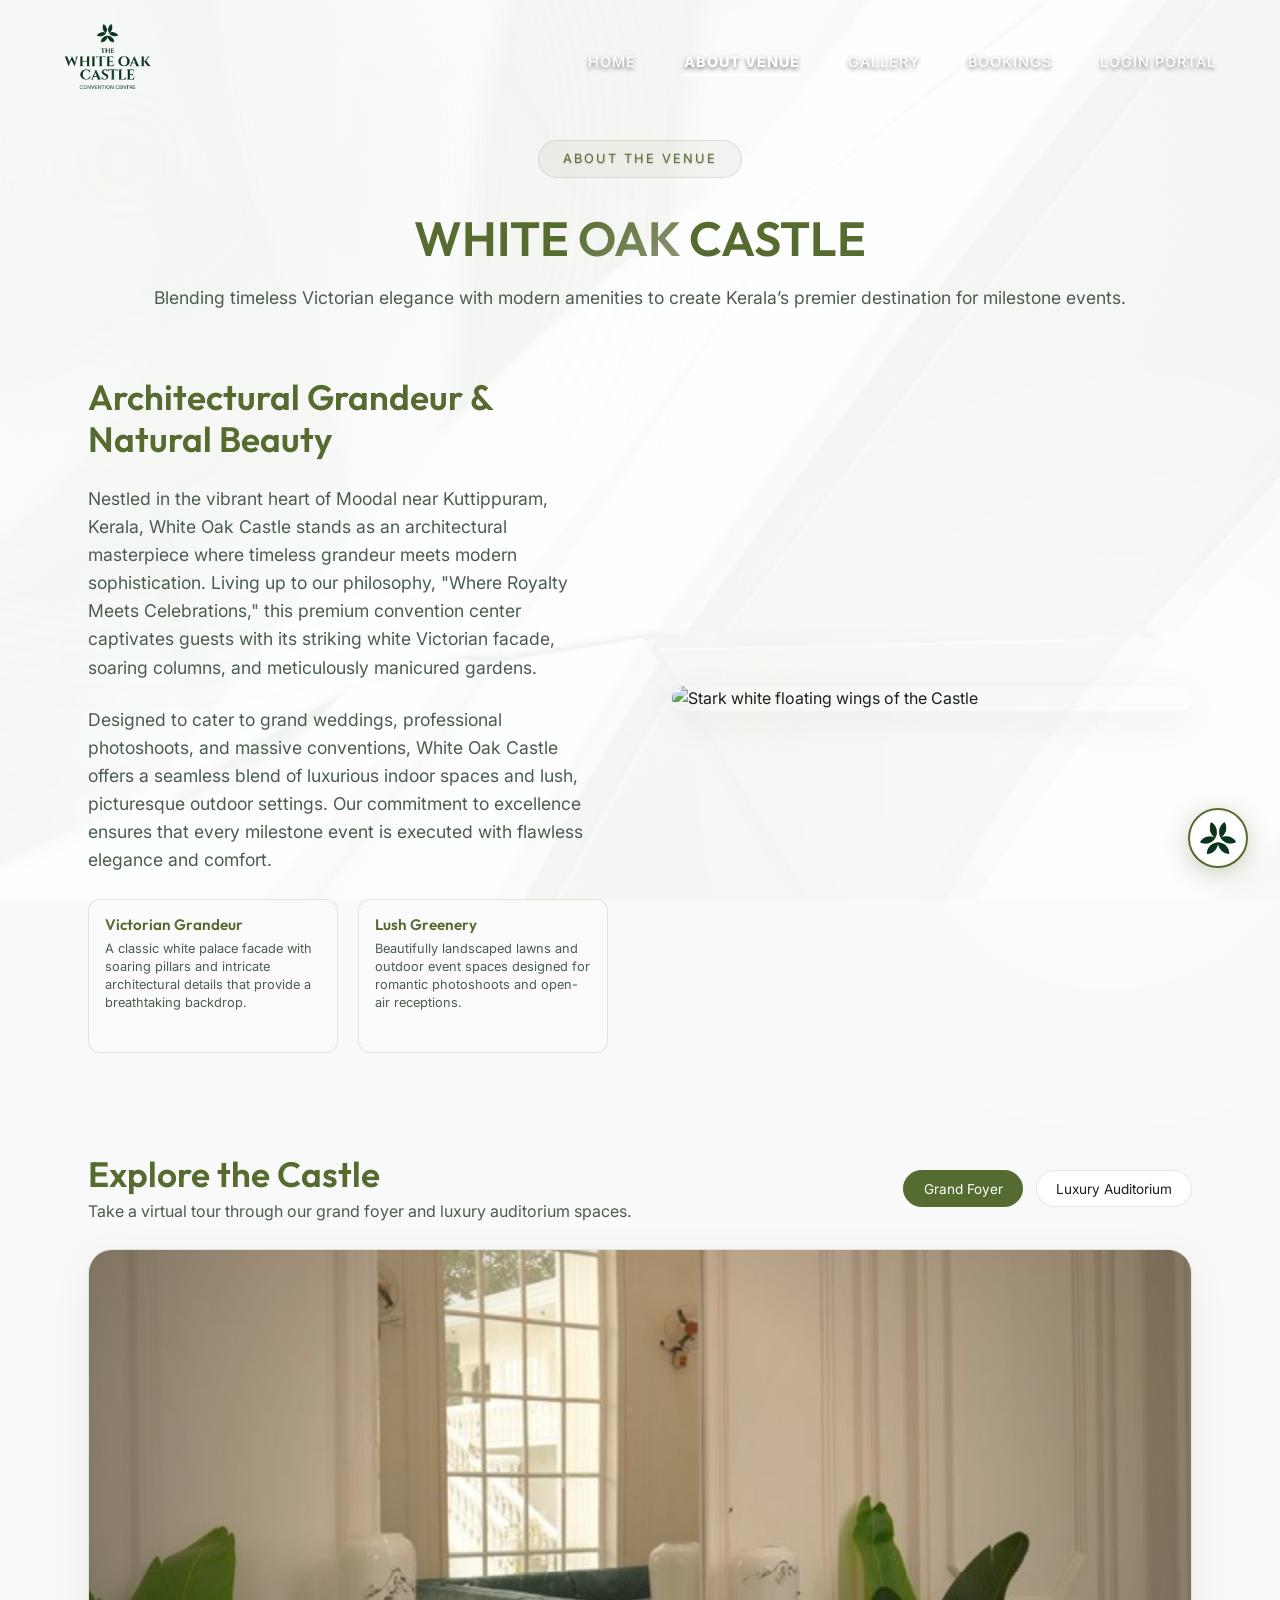
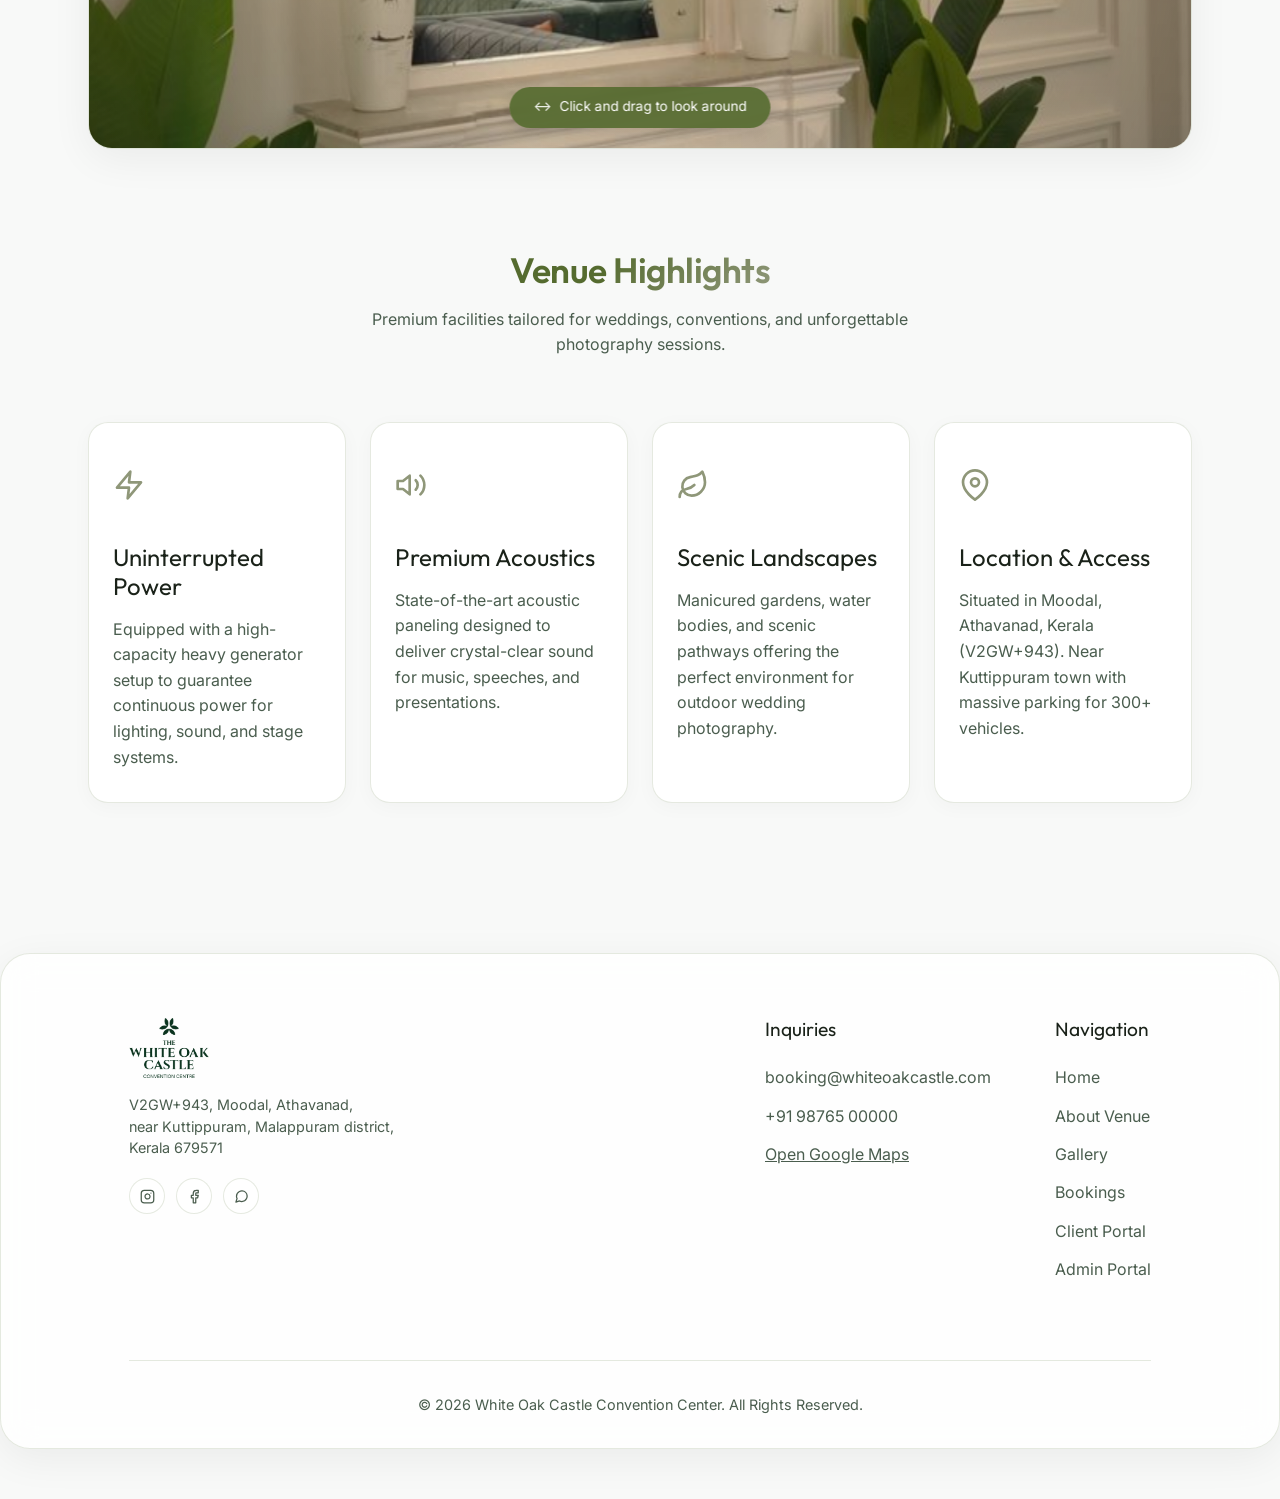
==== commit ed99a1e2: "Add Admin Portal links to footer and portal page" ====
--- a/about.html
+++ b/about.html
@@ -178,6 +178,8 @@
                         <a href="about.html">About Venue</a>
                         <a href="gallery.html">Gallery</a>
                         <a href="booking.html">Bookings</a>
+                        <a href="portal.html">Client Portal</a>
+                        <a href="admin.html">Admin Portal</a>
                     </div>
                 </div>
             </div>
